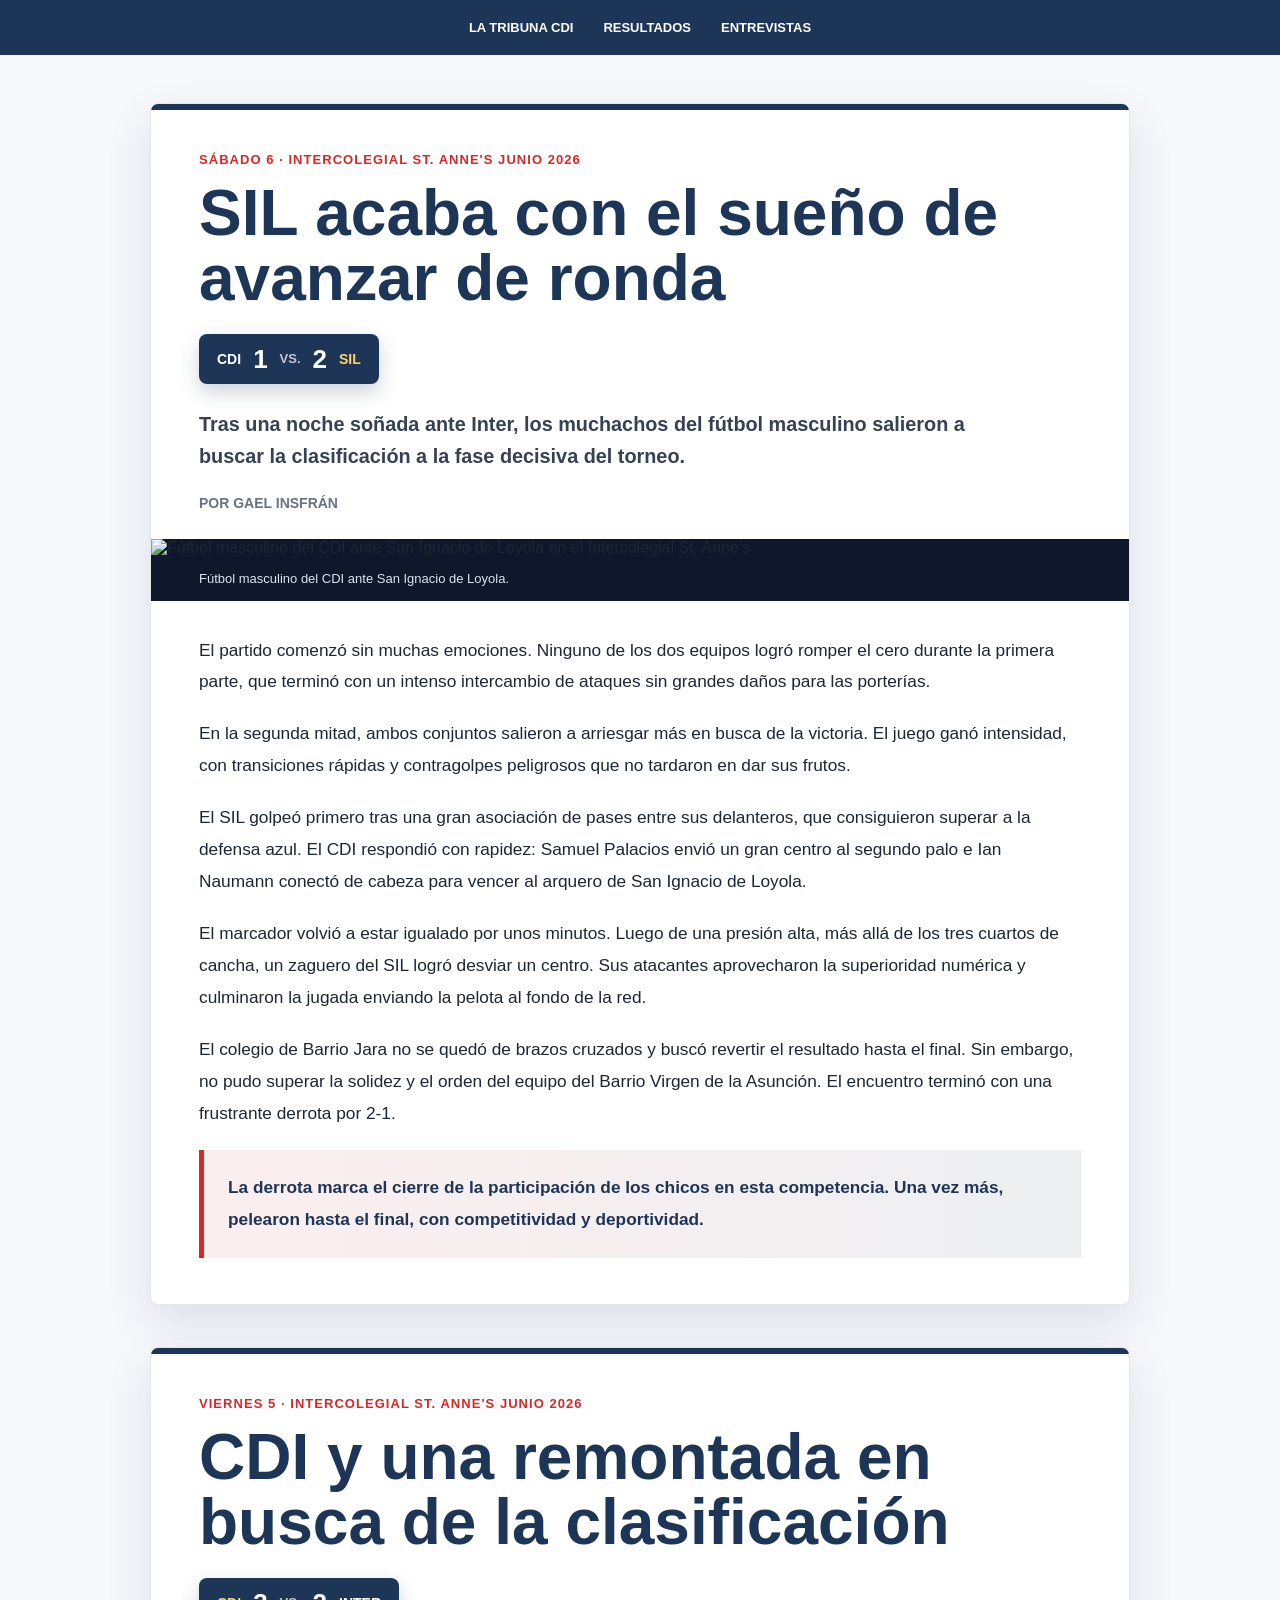
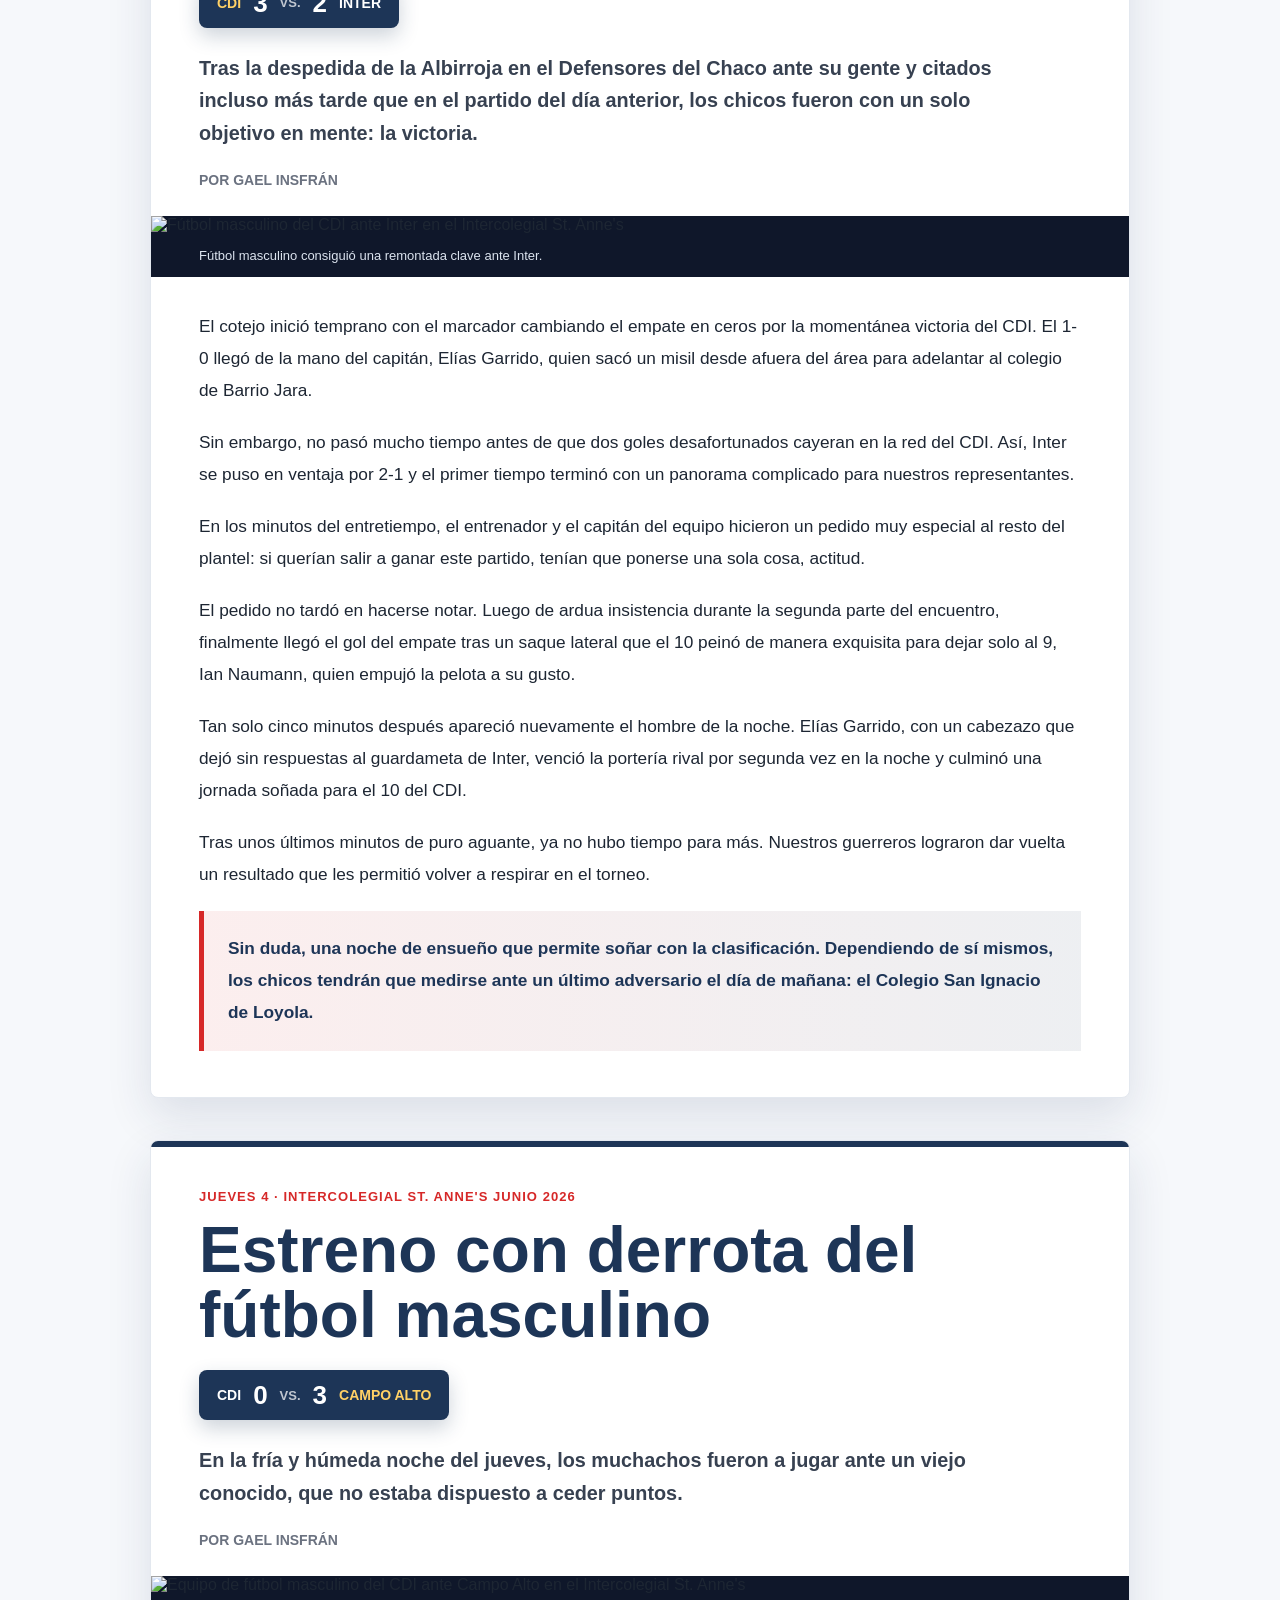
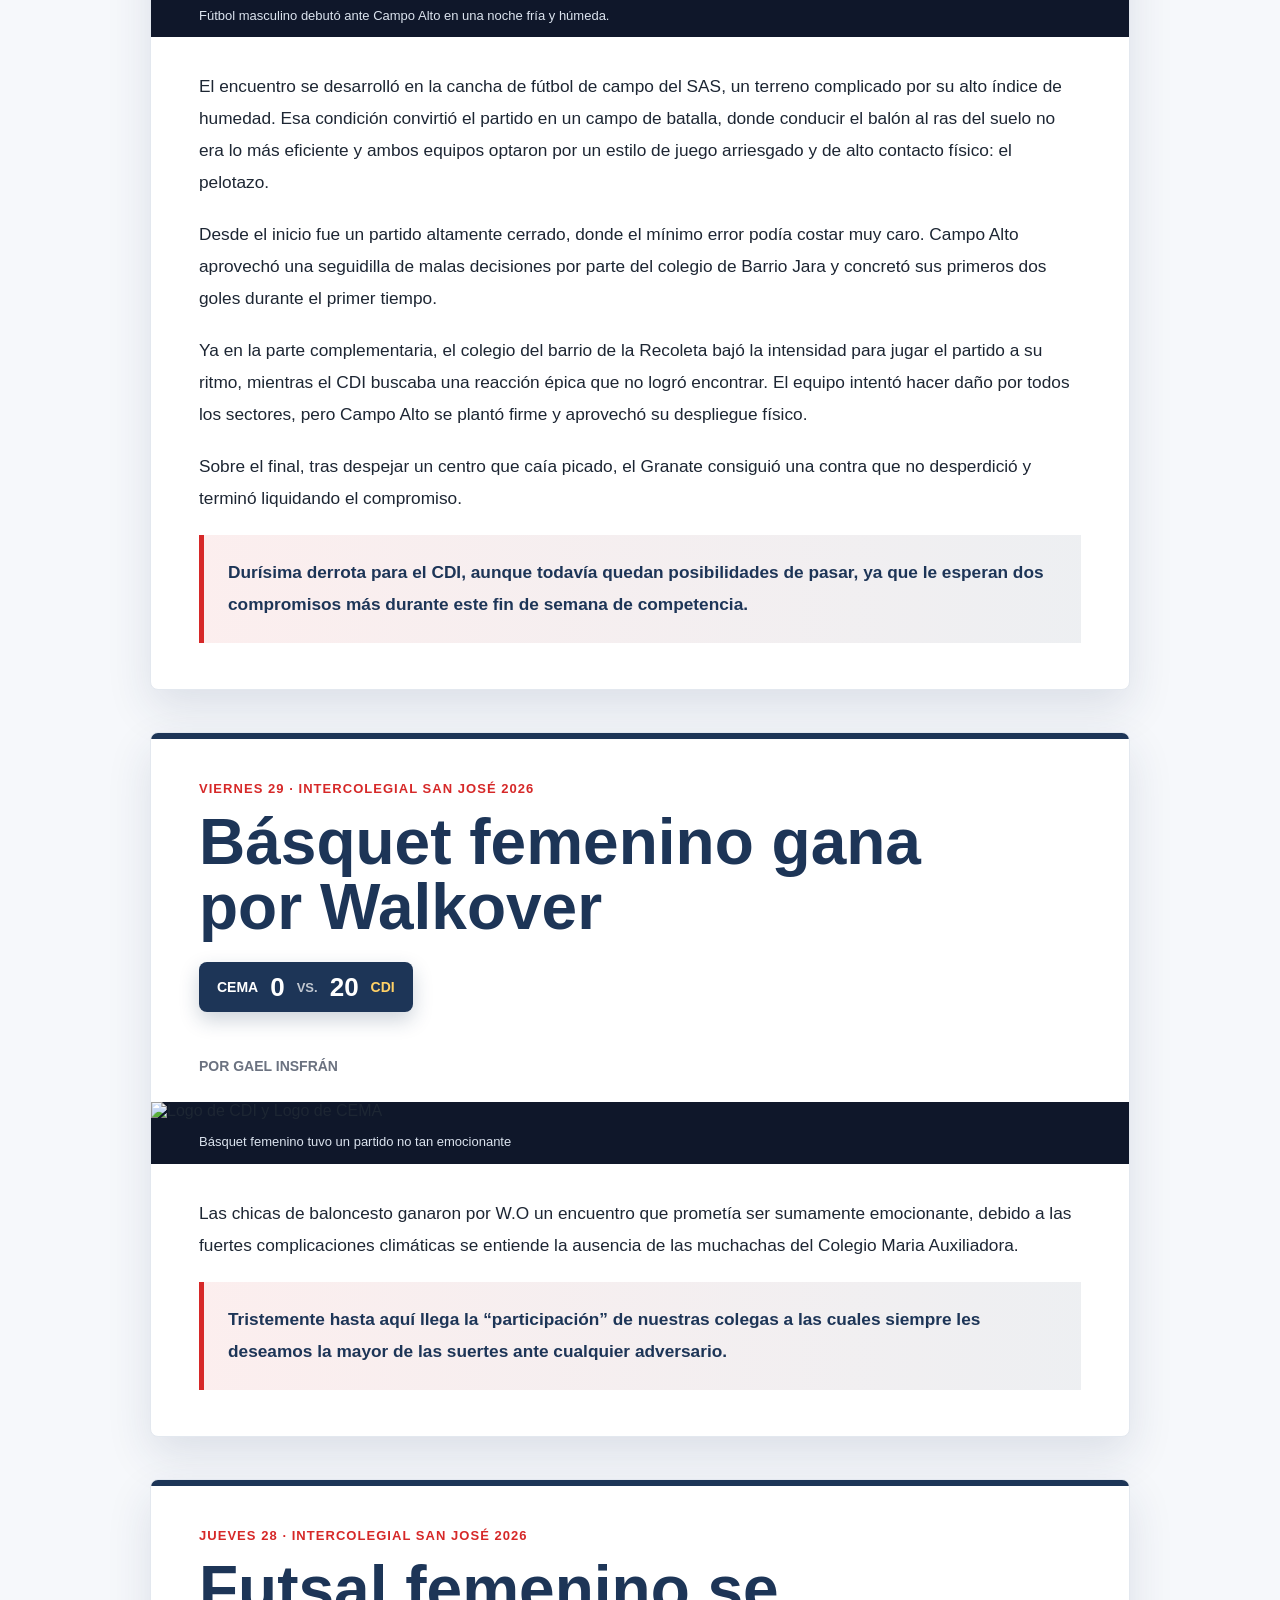
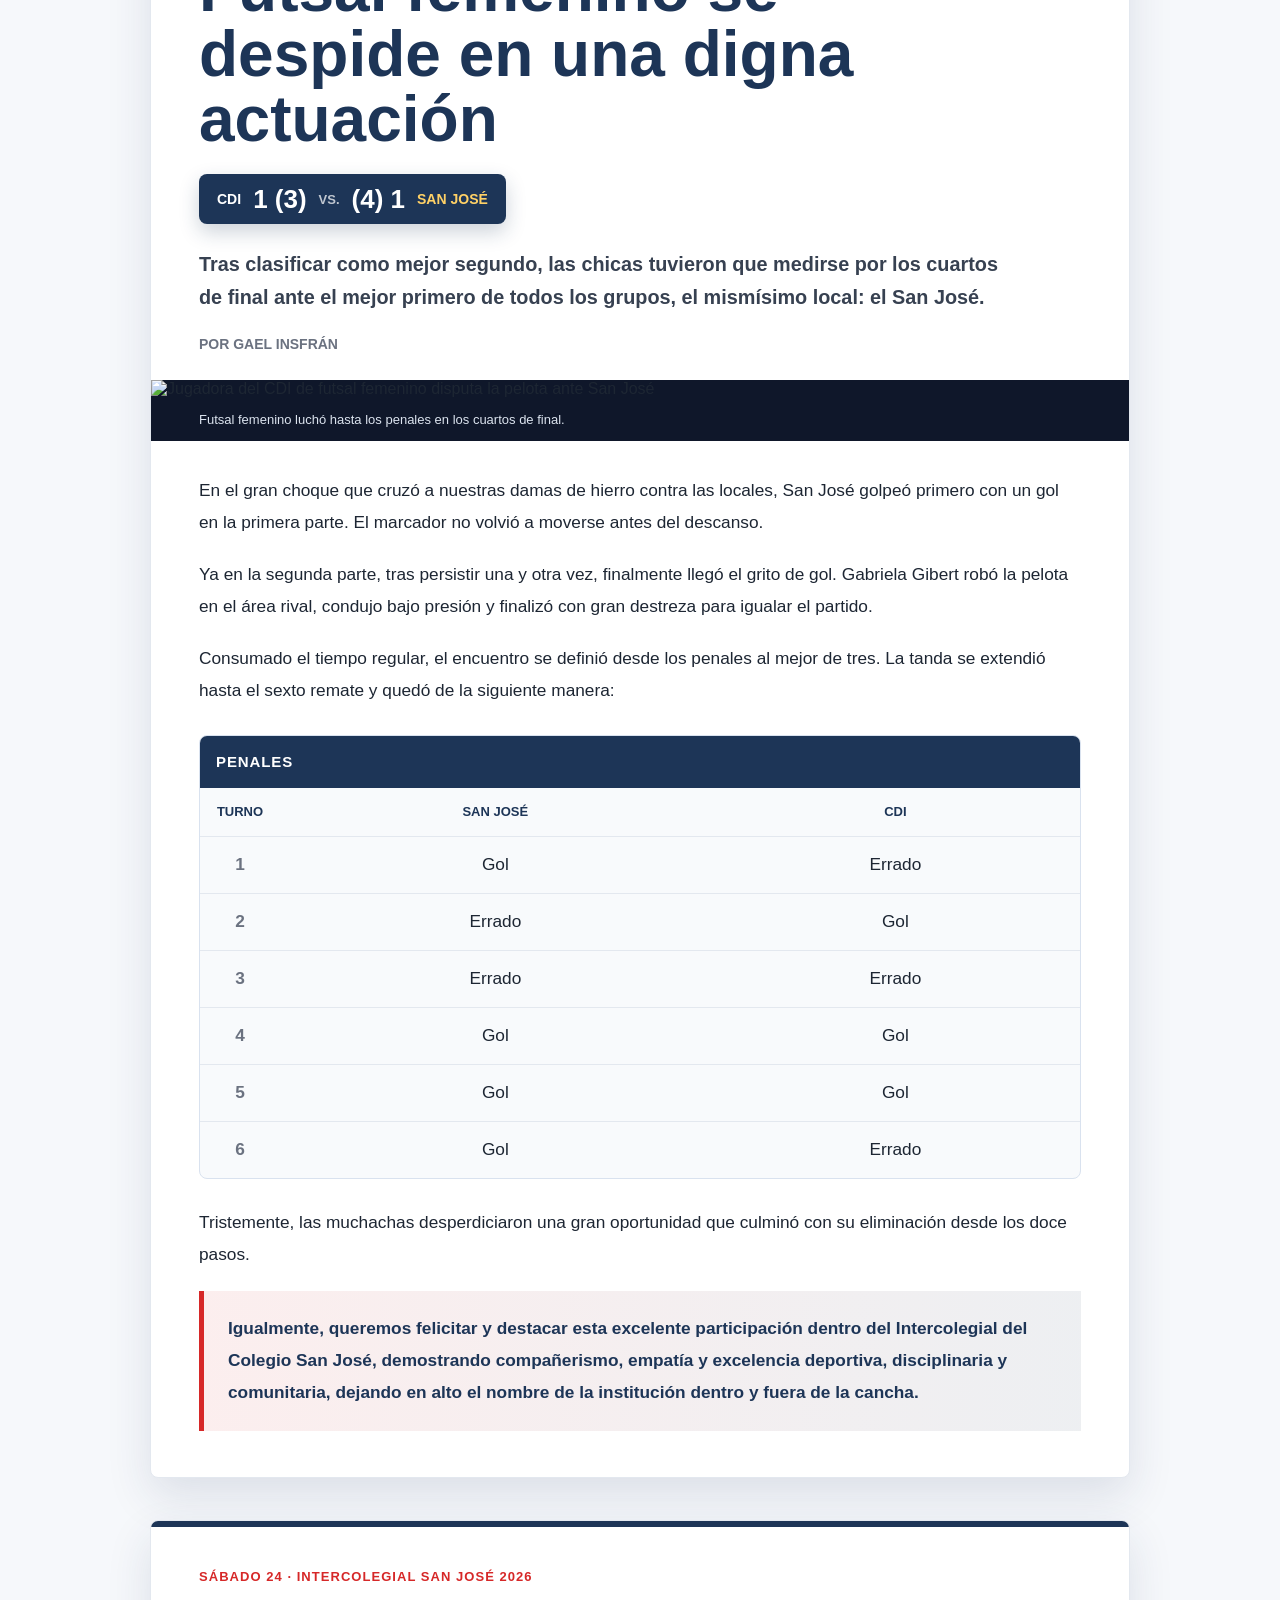
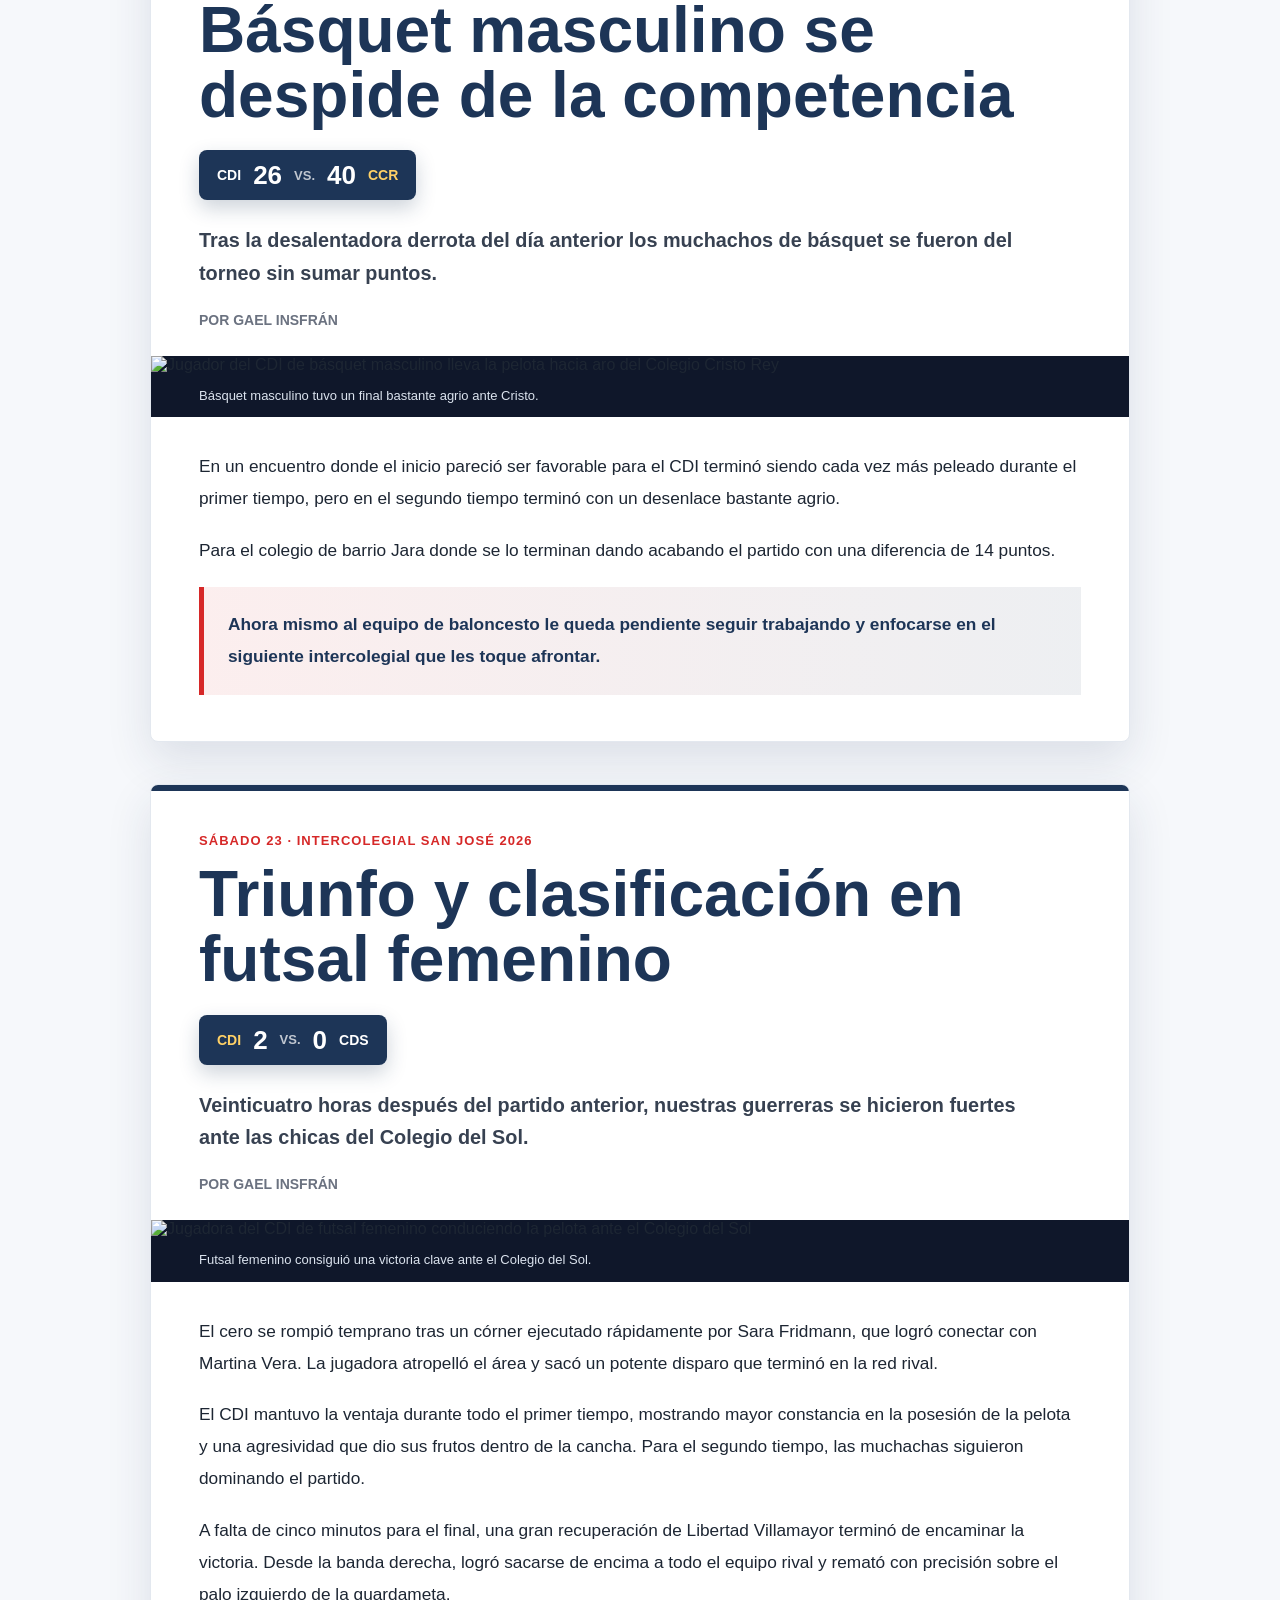
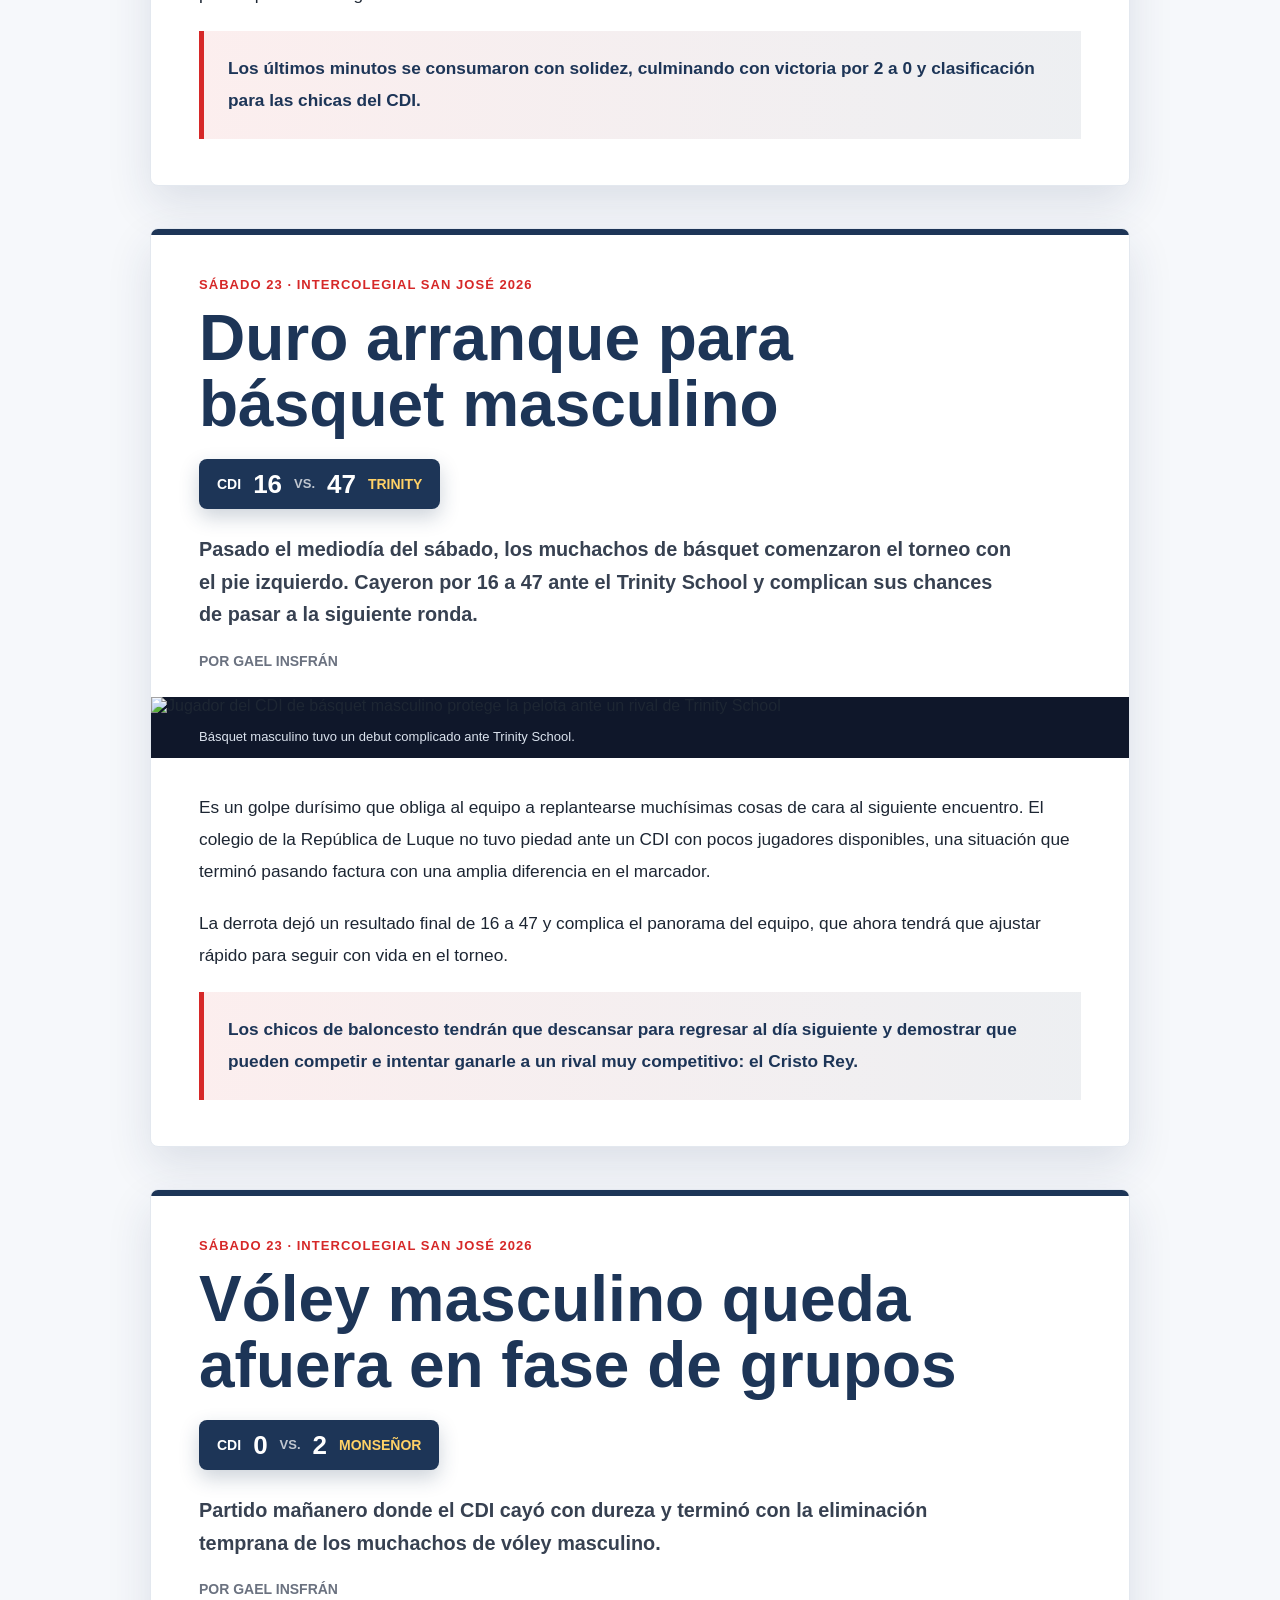
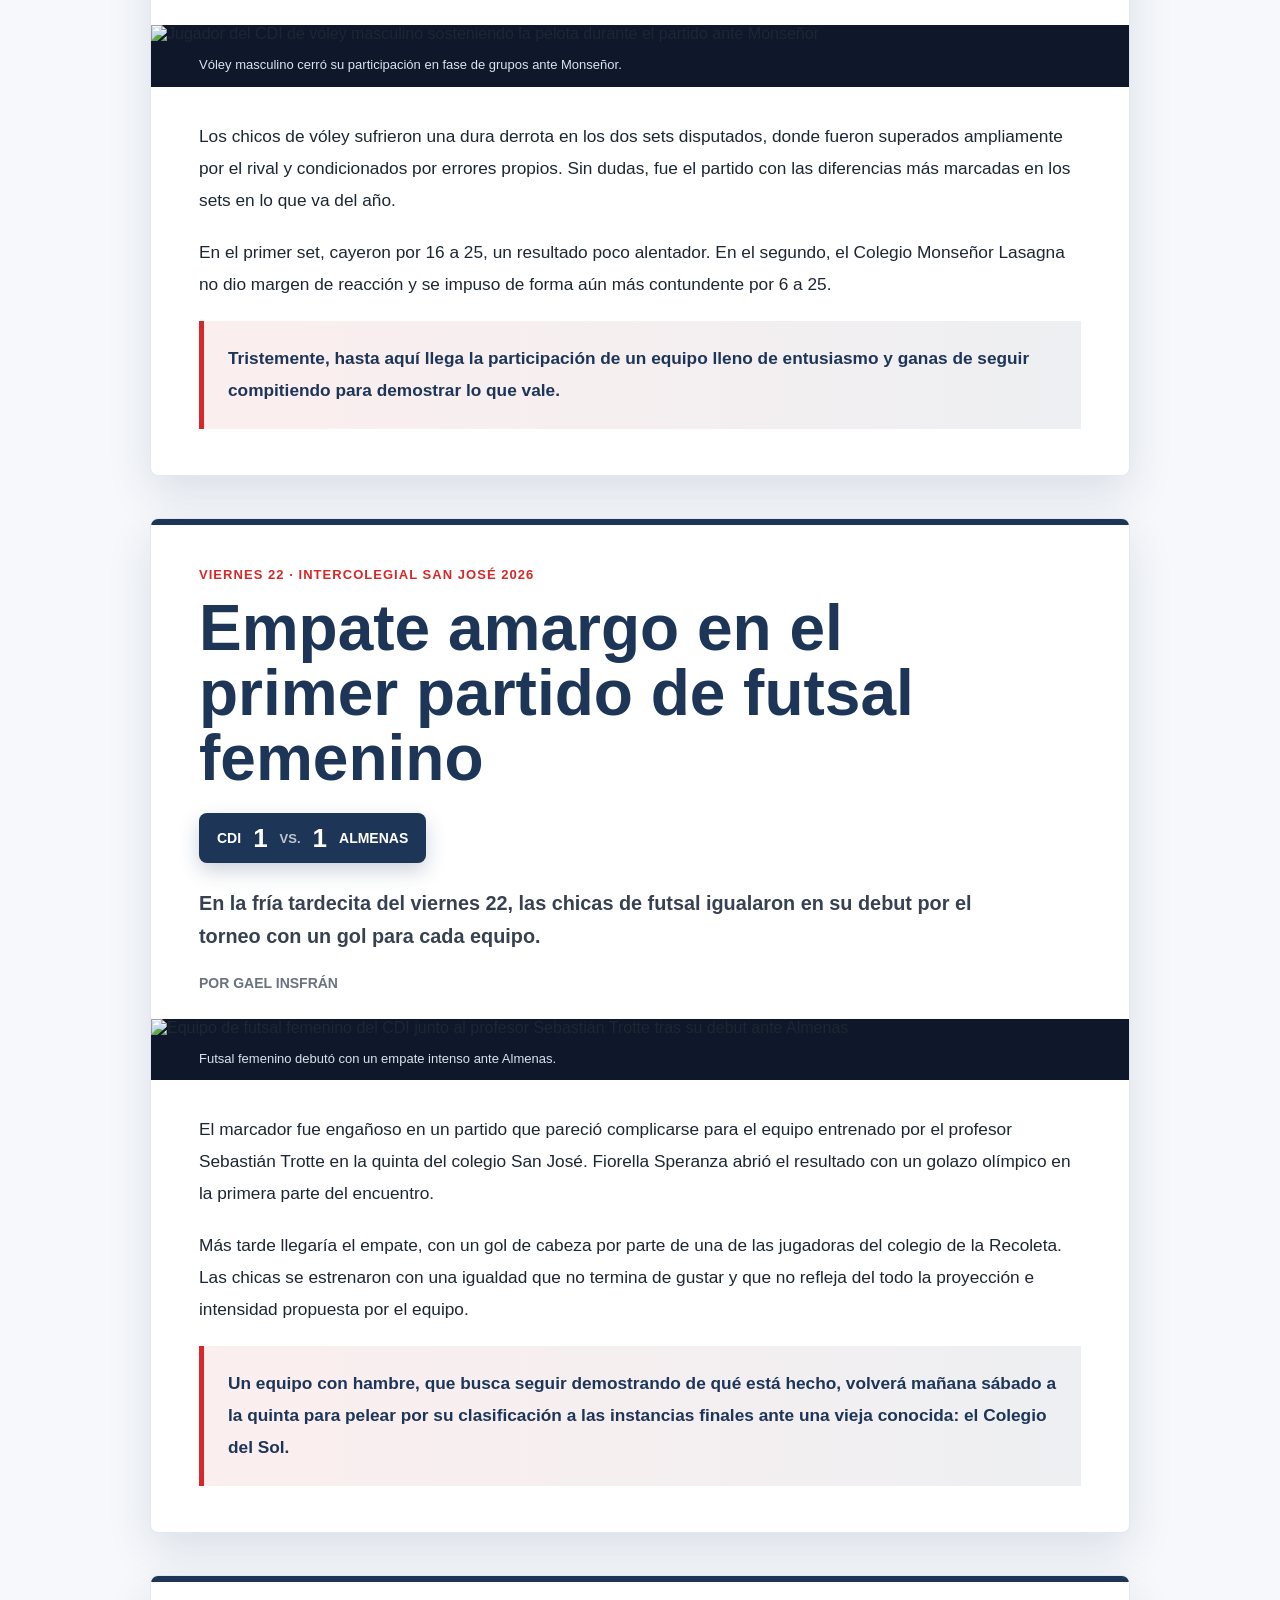
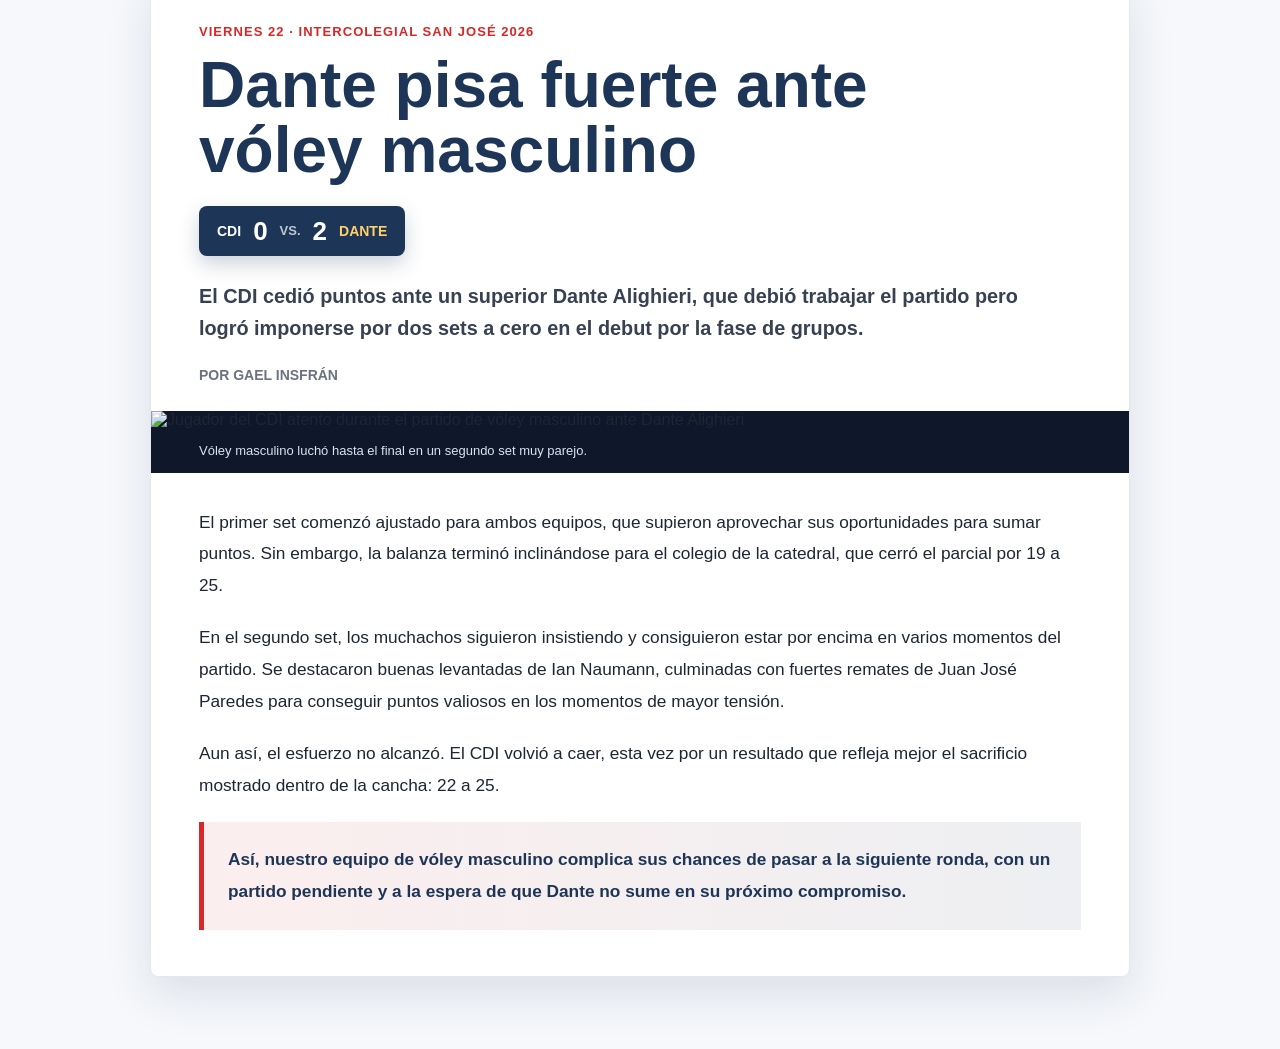
==== Articulos.html @ 4d3d3be0 "Update Articulos.html" ====
﻿<!DOCTYPE html>
<html lang="es">
<head>
    <meta charset="UTF-8">
    <meta name="viewport" content="width=device-width, initial-scale=1.0">
    <title>Articulos</title>
    <link rel="icon" href="imagenes/icon.png" type="image/png">
    <link rel="stylesheet" href="Style.css">
    <link rel="stylesheet" href="fonts.css">
</head>
<body>
    <nav class="menu">
        <button class="menu-toggle" onclick="toggleMenu()">☰</button>
        <div class="menu-links" id="menuLinks">
            <a href="index.html">La Tribuna CDI</a>
            <a href="Resultados.html">Resultados</a>
            <a href="Entrevistas.html">Entrevistas</a>
        </div>
    </nav>

    <main class="article-page">
        <article class="article-shell" data-date="2026-06-06" data-order="1">
            <header class="article-hero">
                <div class="article-kicker">Sábado 6 · Intercolegial St. Anne's Junio 2026</div>
                <h1>SIL acaba con el sueño de avanzar de ronda</h1>

                <div class="score-card" aria-label="Resultado del partido">
                    <span class="team-name">CDI</span>
                    <strong>1</strong>
                    <span class="score-divider">vs.</span>
                    <strong>2</strong>
                    <span class="team-name winner">SIL</span>
                </div>

                <p class="article-lead">
                    Tras una noche soñada ante Inter, los muchachos del fútbol masculino salieron a buscar la clasificación a la fase decisiva del torneo.
                </p>

                <p class="article-byline">Por Gael Insfrán</p>
            </header>

            <figure class="article-photo">
                <img src="imagenes/cdisil.png" alt="Fútbol masculino del CDI ante San Ignacio de Loyola en el Intercolegial St. Anne's">
                <figcaption>Fútbol masculino del CDI ante San Ignacio de Loyola.</figcaption>
            </figure>

            <section class="article-body">
                <p>
                    El partido comenzó sin muchas emociones. Ninguno de los dos equipos logró romper el cero durante la primera parte, que terminó con un intenso intercambio de ataques sin grandes daños para las porterías.
                </p>

                <p>
                    En la segunda mitad, ambos conjuntos salieron a arriesgar más en busca de la victoria. El juego ganó intensidad, con transiciones rápidas y contragolpes peligrosos que no tardaron en dar sus frutos.
                </p>

                <p>
                    El SIL golpeó primero tras una gran asociación de pases entre sus delanteros, que consiguieron superar a la defensa azul. El CDI respondió con rapidez: Samuel Palacios envió un gran centro al segundo palo e Ian Naumann conectó de cabeza para vencer al arquero de San Ignacio de Loyola.
                </p>

                <p>
                    El marcador volvió a estar igualado por unos minutos. Luego de una presión alta, más allá de los tres cuartos de cancha, un zaguero del SIL logró desviar un centro. Sus atacantes aprovecharon la superioridad numérica y culminaron la jugada enviando la pelota al fondo de la red.
                </p>

                <p>
                    El colegio de Barrio Jara no se quedó de brazos cruzados y buscó revertir el resultado hasta el final. Sin embargo, no pudo superar la solidez y el orden del equipo del Barrio Virgen de la Asunción. El encuentro terminó con una frustrante derrota por 2-1.
                </p>
            </section>

            <footer class="article-close">
                <p>
                    La derrota marca el cierre de la participación de los chicos en esta competencia. Una vez más, pelearon hasta el final, con competitividad y deportividad.
                </p>
            </footer>
        </article>
                        <article class="article-shell" data-date="2026-06-05" data-order="1">
            <header class="article-hero">
                <div class="article-kicker">Viernes 5 · Intercolegial St. Anne's Junio 2026</div>
                <h1>CDI y una remontada en busca de la clasificación</h1>

                <div class="score-card" aria-label="Resultado del partido">
                    <span class="team-name winner">CDI</span>
                    <strong>3</strong>
                    <span class="score-divider">vs.</span>
                    <strong>2</strong>
                    <span class="team-name">Inter</span>
                </div>

                <p class="article-lead">
                    Tras la despedida de la Albirroja en el Defensores del Chaco ante su gente y citados incluso más tarde que en el partido del día anterior, los chicos fueron con un solo objetivo en mente: la victoria.
                </p>

                <p class="article-byline">Por Gael Insfrán</p>
            </header>

            <figure class="article-photo">
                <img src="imagenes/cdiinter.png" alt="Fútbol masculino del CDI ante Inter en el Intercolegial St. Anne's">
                <figcaption>Fútbol masculino consiguió una remontada clave ante Inter.</figcaption>
            </figure>

            <section class="article-body">
                <p>
                    El cotejo inició temprano con el marcador cambiando el empate en ceros por la momentánea victoria del CDI. El 1-0 llegó de la mano del capitán, Elías Garrido, quien sacó un misil desde afuera del área para adelantar al colegio de Barrio Jara.
                </p>

                <p>
                    Sin embargo, no pasó mucho tiempo antes de que dos goles desafortunados cayeran en la red del CDI. Así, Inter se puso en ventaja por 2-1 y el primer tiempo terminó con un panorama complicado para nuestros representantes.
                </p>

                <p>
                    En los minutos del entretiempo, el entrenador y el capitán del equipo hicieron un pedido muy especial al resto del plantel: si querían salir a ganar este partido, tenían que ponerse una sola cosa, actitud.
                </p>

                <p>
                    El pedido no tardó en hacerse notar. Luego de ardua insistencia durante la segunda parte del encuentro, finalmente llegó el gol del empate tras un saque lateral que el 10 peinó de manera exquisita para dejar solo al 9, Ian Naumann, quien empujó la pelota a su gusto.
                </p>

                <p>
                    Tan solo cinco minutos después apareció nuevamente el hombre de la noche. Elías Garrido, con un cabezazo que dejó sin respuestas al guardameta de Inter, venció la portería rival por segunda vez en la noche y culminó una jornada soñada para el 10 del CDI.
                </p>

                <p>
                    Tras unos últimos minutos de puro aguante, ya no hubo tiempo para más. Nuestros guerreros lograron dar vuelta un resultado que les permitió volver a respirar en el torneo.
                </p>
            </section>

            <footer class="article-close">
                <p>
                    Sin duda, una noche de ensueño que permite soñar con la clasificación. Dependiendo de sí mismos, los chicos tendrán que medirse ante un último adversario el día de mañana: el Colegio San Ignacio de Loyola.
                </p>
            </footer>
        </article>
<article class="article-shell" data-date="2026-06-04" data-order="1">
            <header class="article-hero">
                <div class="article-kicker">Jueves 4 · Intercolegial St. Anne's Junio 2026</div>
                <h1>Estreno con derrota del fútbol masculino</h1>

                <div class="score-card" aria-label="Resultado del partido">
                    <span class="team-name">CDI</span>
                    <strong>0</strong>
                    <span class="score-divider">vs.</span>
                    <strong>3</strong>
                    <span class="team-name winner">Campo Alto</span>
                </div>

                <p class="article-lead">
                    En la fría y húmeda noche del jueves, los muchachos fueron a jugar ante un viejo conocido, que no estaba dispuesto a ceder puntos.
                </p>

                <p class="article-byline">Por Gael Insfrán</p>
            </header>

            <figure class="article-photo">
                <img src="imagenes/cdicampoalto.png" alt="Equipo de fútbol masculino del CDI ante Campo Alto en el Intercolegial St. Anne's">
                <figcaption>Fútbol masculino debutó ante Campo Alto en una noche fría y húmeda.</figcaption>
            </figure>

            <section class="article-body">
                <p>
                    El encuentro se desarrolló en la cancha de fútbol de campo del SAS, un terreno complicado por su alto índice de humedad. Esa condición convirtió el partido en un campo de batalla, donde conducir el balón al ras del suelo no era lo más eficiente y ambos equipos optaron por un estilo de juego arriesgado y de alto contacto físico: el pelotazo.
                </p>

                <p>
                    Desde el inicio fue un partido altamente cerrado, donde el mínimo error podía costar muy caro. Campo Alto aprovechó una seguidilla de malas decisiones por parte del colegio de Barrio Jara y concretó sus primeros dos goles durante el primer tiempo.
                </p>

                <p>
                    Ya en la parte complementaria, el colegio del barrio de la Recoleta bajó la intensidad para jugar el partido a su ritmo, mientras el CDI buscaba una reacción épica que no logró encontrar. El equipo intentó hacer daño por todos los sectores, pero Campo Alto se plantó firme y aprovechó su despliegue físico.
                </p>

                <p>
                    Sobre el final, tras despejar un centro que caía picado, el Granate consiguió una contra que no desperdició y terminó liquidando el compromiso.
                </p>
            </section>

            <footer class="article-close">
                <p>
                    Durísima derrota para el CDI, aunque todavía quedan posibilidades de pasar, ya que le esperan dos compromisos más durante este fin de semana de competencia.
                </p>
            </footer>
        </article>
<article class="article-shell" data-date="2026-05-29" data-order="1">
            <header class="article-hero">
                        <div class="article-kicker">Viernes 29 · Intercolegial San José 2026</div>
                        <h1>Básquet femenino gana por Walkover</h1>

                <div class="score-card" aria-label="Resultado del partido">
                    <span class="team-name">CEMA</span>
                    <strong>0</strong>
                    <span class="score-divider">vs.</span>
                    <strong>20</strong>
                    <span class="team-name winner">CDI</span>
                </div>

                <p class="article-byline">Por Gael Insfrán</p>
            </header>

            <figure class="article-photo">
                <img src="imagenes/basket-femenino-cema.png" alt="Logo de CDI y Logo de CEMA">
                <figcaption>Básquet femenino tuvo un partido no tan emocionante</figcaption>
            </figure>

            <section class="article-body">
                <p>
                    Las chicas de baloncesto ganaron por W.O un encuentro que prometía ser sumamente emocionante, debido a las fuertes complicaciones climáticas se entiende la ausencia de las muchachas del Colegio Maria Auxiliadora.
                </p>
            </section>

            <footer class="article-close">
                <p>
                    Tristemente hasta aquí llega la “participación” de nuestras colegas a las cuales siempre les deseamos la mayor de las suertes ante cualquier adversario.
                </p>
            </footer>
        </article>

        <article class="article-shell" data-date="2026-05-28" data-order="1">
            <header class="article-hero">
                <div class="article-kicker">Jueves 28 · Intercolegial San José 2026</div>
                <h1>Futsal femenino se despide en una digna actuación</h1>

                <div class="score-card" aria-label="Resultado del partido">
                    <span class="team-name">CDI</span>
                    <strong>1 (3)</strong>
                    <span class="score-divider">vs.</span>
                    <strong>(4) 1</strong>
                    <span class="team-name winner">San José</span>
                </div>

                <p class="article-lead">
                    Tras clasificar como mejor segundo, las chicas tuvieron que medirse por los cuartos de final ante el mejor primero de todos los grupos, el mismísimo local: el San José.
                </p>

                <p class="article-byline">Por Gael Insfrán</p>
            </header>

            <figure class="article-photo">
                <img src="imagenes/futsal-femenino-san-jose.png" alt="Jugadora del CDI de futsal femenino disputa la pelota ante San José">
                <figcaption>Futsal femenino luchó hasta los penales en los cuartos de final.</figcaption>
            </figure>

            <section class="article-body">
                <p>
                    En el gran choque que cruzó a nuestras damas de hierro contra las locales, San José golpeó primero con un gol en la primera parte. El marcador no volvió a moverse antes del descanso.
                </p>

                <p>
                    Ya en la segunda parte, tras persistir una y otra vez, finalmente llegó el grito de gol. Gabriela Gibert robó la pelota en el área rival, condujo bajo presión y finalizó con gran destreza para igualar el partido.
                </p>

                <p>
                    Consumado el tiempo regular, el encuentro se definió desde los penales al mejor de tres. La tanda se extendió hasta el sexto remate y quedó de la siguiente manera:
                </p>

                <div class="penalty-box" aria-label="Definición por penales entre San José y CDI">
                    <h2>Penales</h2>
                    <table>
                        <thead>
                            <tr>
                                <th>Turno</th>
                                <th>San José</th>
                                <th>CDI</th>
                            </tr>
                        </thead>
                        <tbody>
                            <tr><td>1</td><td>Gol</td><td>Errado</td></tr>
                            <tr><td>2</td><td>Errado</td><td>Gol</td></tr>
                            <tr><td>3</td><td>Errado</td><td>Errado</td></tr>
                            <tr><td>4</td><td>Gol</td><td>Gol</td></tr>
                            <tr><td>5</td><td>Gol</td><td>Gol</td></tr>
                            <tr><td>6</td><td>Gol</td><td>Errado</td></tr>
                        </tbody>
                    </table>
                </div>

                <p>
                    Tristemente, las muchachas desperdiciaron una gran oportunidad que culminó con su eliminación desde los doce pasos.
                </p>
            </section>

            <footer class="article-close">
                <p>
                    Igualmente, queremos felicitar y destacar esta excelente participación dentro del Intercolegial del Colegio San José, demostrando compañerismo, empatía y excelencia deportiva, disciplinaria y comunitaria, dejando en alto el nombre de la institución dentro y fuera de la cancha.
                </p>
            </footer>
        </article>

        <article class="article-shell" data-date="2026-05-24" data-order="1">
            <header class="article-hero">
                <div class="article-kicker">Sábado 24 · Intercolegial San José 2026</div>
                <h1>Básquet masculino se despide de la competencia</h1>

                <div class="score-card" aria-label="Resultado del partido">
                    <span class="team-name">CDI</span>
                    <strong>26</strong>
                    <span class="score-divider">vs.</span>
                    <strong>40</strong>
                    <span class="team-name winner">CCR</span>
                </div>

                <p class="article-lead">
                    Tras la desalentadora derrota del día anterior los muchachos de básquet se fueron del torneo sin sumar puntos.
                </p>

                <p class="article-byline">Por Gael Insfrán</p>
            </header>

            <figure class="article-photo">
                <img src="imagenes/basket-masculino-cristo-rey.jpeg" alt="Jugador del CDI de básquet masculino lleva la pelota hacia aro del Colegio Cristo Rey">
                <figcaption>Básquet masculino tuvo un final bastante agrio ante Cristo.</figcaption>
            </figure>

            <section class="article-body">
                <p>
                    En un encuentro donde el inicio pareció ser favorable para el CDI terminó siendo cada vez más peleado durante el primer tiempo, pero en el segundo tiempo terminó con un desenlace bastante agrio.
                </p>

                <p>
                    Para el colegio de barrio Jara donde se lo terminan dando acabando el partido con una diferencia de 14 puntos.
                </p>
            </section>

            <footer class="article-close">
                <p>
                    Ahora mismo al equipo de baloncesto le queda pendiente seguir trabajando y enfocarse en el siguiente intercolegial que les toque afrontar.
                </p>
            </footer>
        </article>

        <article class="article-shell" data-date="2026-05-23" data-order="3">
            <header class="article-hero">
                <div class="article-kicker">Sábado 23 · Intercolegial San José 2026</div>
                <h1>Triunfo y clasificación en futsal femenino</h1>

                <div class="score-card" aria-label="Resultado del partido">
                    <span class="team-name winner">CDI</span>
                    <strong>2</strong>
                    <span class="score-divider">vs.</span>
                    <strong>0</strong>
                    <span class="team-name">CDS</span>
                </div>

                <p class="article-lead">
                    Veinticuatro horas después del partido anterior, nuestras guerreras se hicieron fuertes ante las chicas del Colegio del Sol.
                </p>

                <p class="article-byline">Por Gael Insfrán</p>
            </header>

            <figure class="article-photo">
                <img src="imagenes/futsal-femenino-cds.png" alt="Jugadora del CDI de futsal femenino conduciendo la pelota ante el Colegio del Sol">
                <figcaption>Futsal femenino consiguió una victoria clave ante el Colegio del Sol.</figcaption>
            </figure>

            <section class="article-body">
                <p>
                    El cero se rompió temprano tras un córner ejecutado rápidamente por Sara Fridmann, que logró conectar con Martina Vera. La jugadora atropelló el área y sacó un potente disparo que terminó en la red rival.
                </p>

                <p>
                    El CDI mantuvo la ventaja durante todo el primer tiempo, mostrando mayor constancia en la posesión de la pelota y una agresividad que dio sus frutos dentro de la cancha. Para el segundo tiempo, las muchachas siguieron dominando el partido.
                </p>

                <p>
                    A falta de cinco minutos para el final, una gran recuperación de Libertad Villamayor terminó de encaminar la victoria. Desde la banda derecha, logró sacarse de encima a todo el equipo rival y remató con precisión sobre el palo izquierdo de la guardameta.
                </p>
            </section>

            <footer class="article-close">
                <p>
                    Los últimos minutos se consumaron con solidez, culminando con victoria por 2 a 0 y clasificación para las chicas del CDI.
                </p>
            </footer>
        </article>
        <article class="article-shell" data-date="2026-05-23" data-order="2">
            <header class="article-hero">
                <div class="article-kicker">Sábado 23 · Intercolegial San José 2026</div>
                <h1>Duro arranque para básquet masculino</h1>

                <div class="score-card" aria-label="Resultado del partido">
                    <span class="team-name">CDI</span>
                    <strong>16</strong>
                    <span class="score-divider">vs.</span>
                    <strong>47</strong>
                    <span class="team-name winner">Trinity</span>
                </div>

                <p class="article-lead">
                    Pasado el mediodía del sábado, los muchachos de básquet comenzaron el torneo con el pie izquierdo. Cayeron por 16 a 47 ante el Trinity School y complican sus chances de pasar a la siguiente ronda.
                </p>

                <p class="article-byline">Por Gael Insfrán</p>
            </header>

            <figure class="article-photo">
                <img src="imagenes/basquet-masculino-trinity.png" alt="Jugador del CDI de básquet masculino protege la pelota ante un rival de Trinity School">
                <figcaption>Básquet masculino tuvo un debut complicado ante Trinity School.</figcaption>
            </figure>

            <section class="article-body">
                <p>
                    Es un golpe durísimo que obliga al equipo a replantearse muchísimas cosas de cara al siguiente encuentro. El colegio de la República de Luque no tuvo piedad ante un CDI con pocos jugadores disponibles, una situación que terminó pasando factura con una amplia diferencia en el marcador.
                </p>

                <p>
                    La derrota dejó un resultado final de 16 a 47 y complica el panorama del equipo, que ahora tendrá que ajustar rápido para seguir con vida en el torneo.
                </p>
            </section>

            <footer class="article-close">
                <p>
                    Los chicos de baloncesto tendrán que descansar para regresar al día siguiente y demostrar que pueden competir e intentar ganarle a un rival muy competitivo: el Cristo Rey.
                </p>
            </footer>
        </article>
        <article class="article-shell" data-date="2026-05-23" data-order="1">
            <header class="article-hero">
                <div class="article-kicker">Sábado 23 · Intercolegial San José 2026</div>
                <h1>Vóley masculino queda afuera en fase de grupos</h1>

                <div class="score-card" aria-label="Resultado del partido">
                    <span class="team-name">CDI</span>
                    <strong>0</strong>
                    <span class="score-divider">vs.</span>
                    <strong>2</strong>
                    <span class="team-name winner">Monseñor</span>
                </div>

                <p class="article-lead">
                    Partido mañanero donde el CDI cayó con dureza y terminó con la eliminación temprana de los muchachos de vóley masculino.
                </p>

                <p class="article-byline">Por Gael Insfrán</p>
            </header>

            <figure class="article-photo">
                <img src="imagenes/voley-masculino-monsenor.png" alt="Jugador del CDI de vóley masculino sosteniendo la pelota durante el partido ante Monseñor">
                <figcaption>Vóley masculino cerró su participación en fase de grupos ante Monseñor.</figcaption>
            </figure>

            <section class="article-body">
                <p>
                    Los chicos de vóley sufrieron una dura derrota en los dos sets disputados, donde fueron superados ampliamente por el rival y condicionados por errores propios. Sin dudas, fue el partido con las diferencias más marcadas en los sets en lo que va del año.
                </p>

                <p>
                    En el primer set, cayeron por 16 a 25, un resultado poco alentador. En el segundo, el Colegio Monseñor Lasagna no dio margen de reacción y se impuso de forma aún más contundente por 6 a 25.
                </p>
            </section>

            <footer class="article-close">
                <p>
                    Tristemente, hasta aquí llega la participación de un equipo lleno de entusiasmo y ganas de seguir compitiendo para demostrar lo que vale.
                </p>
            </footer>
        </article>
        <article class="article-shell" data-date="2026-05-22" data-order="2">
            <header class="article-hero">
                <div class="article-kicker">Viernes 22 · Intercolegial San José 2026</div>
                <h1>Empate amargo en el primer partido de futsal femenino</h1>

                <div class="score-card" aria-label="Resultado del partido">
                    <span class="team-name">CDI</span>
                    <strong>1</strong>
                    <span class="score-divider">vs.</span>
                    <strong>1</strong>
                    <span class="team-name">Almenas</span>
                </div>

                <p class="article-lead">
                    En la fría tardecita del viernes 22, las chicas de futsal igualaron en su debut por el torneo con un gol para cada equipo.
                </p>

                <p class="article-byline">Por Gael Insfrán</p>
            </header>

            <figure class="article-photo">
                <img src="imagenes/futsal-femenino-almenas.png" alt="Equipo de futsal femenino del CDI junto al profesor Sebastián Trotte tras su debut ante Almenas">
                <figcaption>Futsal femenino debutó con un empate intenso ante Almenas.</figcaption>
            </figure>

            <section class="article-body">
                <p>
                    El marcador fue engañoso en un partido que pareció complicarse para el equipo entrenado por el profesor Sebastián Trotte en la quinta del colegio San José. Fiorella Speranza abrió el resultado con un golazo olímpico en la primera parte del encuentro.
                </p>

                <p>
                    Más tarde llegaría el empate, con un gol de cabeza por parte de una de las jugadoras del colegio de la Recoleta. Las chicas se estrenaron con una igualdad que no termina de gustar y que no refleja del todo la proyección e intensidad propuesta por el equipo.
                </p>
            </section>

            <footer class="article-close">
                <p>
                    Un equipo con hambre, que busca seguir demostrando de qué está hecho, volverá mañana sábado a la quinta para pelear por su clasificación a las instancias finales ante una vieja conocida: el Colegio del Sol.
                </p>
            </footer>
        </article>
        <article class="article-shell" data-date="2026-05-22" data-order="1">
            <header class="article-hero">
                <div class="article-kicker">Viernes 22 · Intercolegial San José 2026</div>
                <h1>Dante pisa fuerte ante vóley masculino</h1>

                <div class="score-card" aria-label="Resultado del partido">
                    <span class="team-name">CDI</span>
                    <strong>0</strong>
                    <span class="score-divider">vs.</span>
                    <strong>2</strong>
                    <span class="team-name winner">Dante</span>
                </div>

                <p class="article-lead">
                    El CDI cedió puntos ante un superior Dante Alighieri, que debió trabajar el partido pero logró imponerse por dos sets a cero en el debut por la fase de grupos.
                </p>

                <p class="article-byline">Por Gael Insfrán</p>
            </header>

            <figure class="article-photo">
                <img src="imagenes/voley-dante-cdi.png" alt="Jugador del CDI atento durante el partido de vóley masculino ante Dante Alighieri">
                <figcaption>Vóley masculino luchó hasta el final en un segundo set muy parejo.</figcaption>
            </figure>

            <section class="article-body">
                <p>
                    El primer set comenzó ajustado para ambos equipos, que supieron aprovechar sus oportunidades para sumar puntos. Sin embargo, la balanza terminó inclinándose para el colegio de la catedral, que cerró el parcial por 19 a 25.
                </p>

                <p>
                    En el segundo set, los muchachos siguieron insistiendo y consiguieron estar por encima en varios momentos del partido. Se destacaron buenas levantadas de Ian Naumann, culminadas con fuertes remates de Juan José Paredes para conseguir puntos valiosos en los momentos de mayor tensión.
                </p>

                <p>
                    Aun así, el esfuerzo no alcanzó. El CDI volvió a caer, esta vez por un resultado que refleja mejor el sacrificio mostrado dentro de la cancha: 22 a 25.
                </p>
            </section>

            <footer class="article-close">
                <p>
                    Así, nuestro equipo de vóley masculino complica sus chances de pasar a la siguiente ronda, con un partido pendiente y a la espera de que Dante no sume en su próximo compromiso.
                </p>
            </footer>
        </article>
    </main>

    <script>
        function toggleMenu() {
            const links = document.getElementById("menuLinks");
            links.classList.toggle("active");
        }
        const articlePage = document.querySelector(".article-page");
        if (articlePage) {
            const articles = Array.from(articlePage.querySelectorAll(".article-shell[data-date]"));
            articles
                .sort((a, b) => {
                    const dateDifference = new Date(b.dataset.date) - new Date(a.dataset.date);
                    if (dateDifference !== 0) return dateDifference;
                    return Number(b.dataset.order || 0) - Number(a.dataset.order || 0);
                })
                .forEach(article => articlePage.appendChild(article));
        }
    </script>
</body>
</html>
---- Style.css ----
/* RESET */
* {
    margin: 0;
    padding: 0;
    box-sizing: border-box;
}

body {
    font-family: 'Quicksand', sans-serif;
    background-color: #ffffff; /* Fondo de la pÃ¡gina totalmente blanco */
}

/* --- BARRA DE NAVEGACIÃ“N --- */
.menu {
    background-color: #1D3557; /* Azul oscuro de base */
    padding: 20px;
    display: flex;
    justify-content: center;
    position: sticky;
    top: 0;
    z-index: 1000;
}

.menu-links {
    display: flex;
    gap: 30px;
}

/* 1. Cuando nadie toca nada: Todos en Blanco */
.menu-links a {
    color: white; 
    text-decoration: none;
    font-weight: bold;
    text-transform: uppercase;
    font-size: 13px;
    transition: 0.3s;
}

/* 2. Cuando el cursor entra a la BARRA: Todos se vuelven Grises */
.menu:hover .menu-links a {
    color: #b0b0b0; /* Gris */
}

/* 3. Cuando el cursor estÃ¡ SOBRE UNO especÃ­fico: Ese se vuelve Blanco */
.menu-links a:hover {
    color: white !important; 
    transform: scale(1.05);
}

/* --- SECCIÃ“N DEL LOGO (SIN CUADRADO) --- */
.hero-simple {
    min-height: 80vh;
    display: flex;
    justify-content: center;
    align-items: center;
    text-align: center;
    background-color: #ffffff; /* Sin fondo rojo */
}

.content-fly {
    max-width: 900px;
    padding: 20px;
}

.logo-principal {
    width: 150px;
    margin-bottom: 20px;
    /* Si el logo tiene fondo blanco, aquÃ­ se verÃ¡ transparente sobre el fondo */
}

.titulo-principal {
    color: #1D3557; /* Usamos el azul para que resalte sobre el blanco */
    font-size: 3.5rem;
    margin-bottom: 20px;
    letter-spacing: 2px;
}

.descripcion-simple {
    color: #555;
    font-size: 1.2rem;
    line-height: 1.6;
    max-width: 700px;
    margin: 0 auto;
}

/* RESPONSIVO MÃ“VIL */
.menu-toggle {
    display: none;
    background: none;
    border: none;
    color: white;
    font-size: 30px;
    cursor: pointer;
}

@media (max-width: 768px) {
    .menu-toggle { display: block; }
    .menu-links {
        display: none;
        flex-direction: column;
        position: absolute;
        top: 100%;
        background: #1D3557;
        width: 100%;
        padding: 20px;
        left: 0;
    }
    .menu-links.active { display: flex; }
    .titulo-principal { font-size: 2rem; }
}
/* Estilos para el logo gigante y transparente */
.hero-simple {
    background-color: #ffffff; /* Fondo blanco */
    min-height: 80vh;
    display: flex;
    justify-content: center;
    align-items: center;
    padding: 40px 20px;
}
.logo-container {
    width: 100%;
    display: flex;
    justify-content: center;
    margin-bottom: 50px; /* Espacio con el texto */
}
.logo-max {
    /* AQUÃ CONTROLAS EL TAMAÃ‘O */
    width: 350px;           /* Mucho mÃ¡s grande, ajusta a tu gusto */
    height: auto;           /* Mantiene la proporciÃ³n */
    
    /* Aseguramos que no haya fondos raros */
    background-color: transparent !important; 
    border: none !important;
    box-shadow: none !important;

    /* Opcional: una sombra muy suave para dar calidad */
    filter: drop-shadow(0 4px 6px rgba(0,0,0,0.1));
}
.descripcion-simple {
    /* Ajustamos el texto para que no se pegue al logo gigante */
    margin-top: 0;
    font-size: 1.3rem; /* Un pelÃ­n mÃ¡s grande para equilibrar */
}

:root {
    --espn-gray-bg: #f4f5f7;
    --espn-border: #e2e4e7;
    --espn-text-black: #2b2c2d;
    --espn-text-gray: #6c6d6f;
}

.navbar-principal {
    padding: 15px;
    margin-bottom: 40px;
}

.torneo-wrapper {
    max-width: 900px; /* TamaÃ±o estÃ¡ndar de columna de ESPN */
    margin: 0 auto;
}

.header-evento {
    font-size: 18px;
    font-weight: 700;
    color: var(--espn-text-black);
    margin-bottom: 6px;
    padding-left: 5px;
}

.deporte-card {
    background: #fff;
    border: 1px solid var(--espn-border);
    border-radius: 8px;
    overflow: hidden;
    box-shadow: 0 1px 3px rgba(0,0,0,0.05);
}

.deporte-nombre {
    font-size: 13px;
    font-weight: 800;
    text-transform: uppercase;
    padding: 12px 16px;
    margin: 0;
    border-bottom: 1px solid var(--espn-border);
    color: var(--espn-text-black);
}

.partido-fila {
    display: flex;
    grid-template-columns: 1.5fr 1.5fr 1fr;
    justify-content: space-between;
    align-items: center;
    padding: 16px;
    border-bottom: 1px solid var(--espn-border);
}

.info-marcador {
    flex-grow: 1;
    max-width: 423px; /* Controla el ancho de los nombres */
}

.estado {
    display: block;
    font-size: 11px;
    font-weight: 700;
    color: var(--espn-text-gray);
    margin-bottom: 8px;
}

.equipo-renglon {
    display: flex;
    justify-content: space-between;
    align-items: center;
    margin: 4px 0;
}

.club {
    display: flex;
    align-items: center;
}

.escudo {
    width: 20px;
    height: 20px;
    margin-right: 12px;
    object-fit: contain;
}

.nombre-equipo {
    font-size: 15px;
    color: var(--espn-text-gray);
}

.puntaje {
    font-size: 16px;
    font-weight: 700;
    color: var(--espn-text-gray);
}

/* El ganador resalta en negro */
.ganador .nombre-equipo, 
.ganador .puntaje {
    color: #000;
    font-weight: 800;
}
.estado {
    display: block;
    font-size: 11px;
    font-weight: 700;
    color: var(--espn-text-gray);
    margin-bottom: 8px; /* Espacio entre la fecha y los equipos */
    text-transform: uppercase; /* Opcional: para que salga en mayÃºsculas */
}

.feed-container {
    margin-left: auto;
    margin-right: auto;
    margin-top: 80px; 
    margin-bottom: 50px;
    width: 90%;
    max-width: 400px; 
    display: flex;
    flex-direction: column;
    gap: 30px;
}

.card {
    background: #ffffff;
    border-radius: 12px;
    overflow: hidden;
    box-shadow: 0 4px 12px rgba(0,0,0,0.1);
    width: 100%;
    border: 1px solid #e0e0e0;
}

.card-content {
    padding: 16px; 
}

.video-title {
    font-size: 18px;
    font-weight: 700;
    margin: 0 0 8px 0;
    color: #1c1e21;
}

.video-description {
    font-size: 14px;
    color: #65676b;
}

.entrevistas-page {
    min-height: calc(100vh - 58px);
    background: linear-gradient(180deg, #eef3f9 0%, #f8fafc 260px, #f8fafc 100%);
    color: #253247;
    padding: 42px 34px 72px;
}

.episodios {
    max-width: 1020px;
    margin: 0 auto;
    display: flex;
    flex-direction: column;
    gap: 22px;
}

.episodio {
    position: relative;
    overflow: hidden;
    padding: 28px 32px 30px;
    background: #ffffff;
    border: 1px solid #e2e8f0;
    border-left: 5px solid #d62828;
    border-radius: 14px;
    box-shadow: 0 10px 28px rgba(29, 53, 87, 0.09);
    transition: transform 180ms ease, box-shadow 180ms ease;
}

.episodio:hover {
    transform: translateY(-2px);
    box-shadow: 0 16px 34px rgba(29, 53, 87, 0.13);
}

.episodio-kicker {
    color: #c62828;
    font-size: 12px;
    font-weight: 800;
    letter-spacing: 0.09em;
    margin: 0 0 11px;
}

.episodio h1,
.episodio h2 {
    color: #1d3557;
    font-size: clamp(1.35rem, 2.6vw, 1.65rem);
    line-height: 1.25;
    margin: 0 0 12px;
}

.episodio-description {
    color: #596579;
    font-size: 1rem;
    line-height: 1.65;
    margin: 0;
}

.episodio-video {
    margin-top: 22px;
    max-width: 820px;
    overflow: hidden;
    background: #e8edf4;
    border: 1px solid #dce3ed;
    border-radius: 11px;
    box-shadow: 0 5px 14px rgba(15, 23, 42, 0.08);
}

.episodio-video video,
.episodio-video iframe {
    display: block;
    width: 100%;
    max-height: 480px;
    background: #e8edf4;
}

.episodio-video iframe {
    aspect-ratio: 16 / 9;
    height: auto;
    border: 0;
}

@media (max-width: 600px) {
    .entrevistas-page {
        padding: 24px 14px 48px;
    }

    .episodios {
        gap: 16px;
    }

    .episodio {
        padding: 23px 20px 24px;
    }
}


/* --- ARTICULO PRINCIPAL --- */
.article-page {
    background: #f6f8fb;
    color: #1d2633;
    min-height: calc(100vh - 58px);
    padding: 48px 18px 72px;
}

.article-shell {
    width: min(980px, 100%);
    margin: 0 auto;
    background: #ffffff;
    border: 1px solid #e3e8ef;
    border-radius: 8px;
    overflow: hidden;
    box-shadow: 0 18px 45px rgba(29, 53, 87, 0.12);
}

.article-shell + .article-shell {
    margin-top: 42px;
}

.article-hero {
    padding: 42px 48px 28px;
    border-top: 6px solid #1D3557;
}

.article-kicker {
    color: #D62828;
    font-size: 13px;
    font-weight: 800;
    letter-spacing: 0.08em;
    margin-bottom: 14px;
    text-transform: uppercase;
}

.article-hero h1 {
    color: #1D3557;
    font-size: clamp(2rem, 5vw, 4.2rem);
    line-height: 1.02;
    margin-bottom: 22px;
    max-width: 820px;
}

.score-card {
    align-items: center;
    background: #1D3557;
    color: #ffffff;
    display: inline-flex;
    gap: 12px;
    margin-bottom: 24px;
    padding: 12px 18px;
    border-radius: 8px;
    box-shadow: 0 8px 20px rgba(29, 53, 87, 0.22);
}

.score-card strong {
    font-size: 26px;
    line-height: 1;
}

.team-name {
    font-size: 14px;
    font-weight: 800;
    text-transform: uppercase;
}

.team-name.winner {
    color: #ffd166;
}

.score-divider {
    color: rgba(255, 255, 255, 0.72);
    font-size: 13px;
    font-weight: 700;
    text-transform: uppercase;
}

.article-lead {
    color: #374151;
    font-size: 1.24rem;
    font-weight: 600;
    line-height: 1.65;
    max-width: 820px;
}

.article-byline {
    color: #6b7280;
    font-size: 14px;
    font-weight: 800;
    margin-top: 22px;
    text-transform: uppercase;
}

.article-photo {
    margin: 0;
    background: #0f172a;
}

.article-photo img {
    display: block;
    width: 100%;
    max-height: 640px;
    object-fit: cover;
    object-position: center 42%;
}

.article-photo figcaption {
    color: #dbe3ee;
    font-size: 13px;
    line-height: 1.5;
    padding: 12px 48px;
}

.article-body,
.article-close {
    font-size: 1.08rem;
    line-height: 1.85;
    padding: 34px 48px 0;
}

.article-body p {
    margin-bottom: 20px;
}

.article-close {
    background: linear-gradient(90deg, rgba(214, 40, 40, 0.08), rgba(29, 53, 87, 0.08));
    border-left: 5px solid #D62828;
    color: #1D3557;
    font-weight: 700;
    margin: 18px 48px 46px;
    padding: 22px 24px;
}

.article-close p {
    margin: 0;
}

@media (max-width: 768px) {
    .article-page {
        padding: 26px 12px 46px;
    }

    .article-hero {
        padding: 30px 22px 24px;
    }

    .score-card {
        display: grid;
        grid-template-columns: auto auto auto auto auto;
        max-width: 100%;
        padding: 11px 12px;
    }

    .article-lead {
        font-size: 1.08rem;
    }

    .article-photo figcaption,
    .article-body {
        padding-left: 22px;
        padding-right: 22px;
    }

    .article-close {
        margin: 14px 22px 32px;
        padding: 18px;
    }
}


.penalty-box {
    background: #f8fafc;
    border: 1px solid #d9e2ef;
    border-radius: 8px;
    margin: 28px 0;
    overflow: hidden;
}

.penalty-box h2 {
    background: #1D3557;
    color: #ffffff;
    font-size: 15px;
    letter-spacing: 0.06em;
    padding: 12px 16px;
    text-transform: uppercase;
}

.penalty-box table {
    border-collapse: collapse;
    width: 100%;
}

.penalty-box th,
.penalty-box td {
    border-bottom: 1px solid #e3e8ef;
    padding: 12px 16px;
    text-align: center;
}

.penalty-box th {
    color: #1D3557;
    font-size: 13px;
    font-weight: 800;
    text-transform: uppercase;
}

.penalty-box td:first-child {
    color: #6b7280;
    font-weight: 800;
    width: 80px;
}

.penalty-box tr:last-child td {
    border-bottom: none;
}

.torneo-wrapper + .torneo-wrapper {
    margin-top: 42px;
}




.article-body-no-photo {
    border-top: 1px solid #e3e8ef;
}
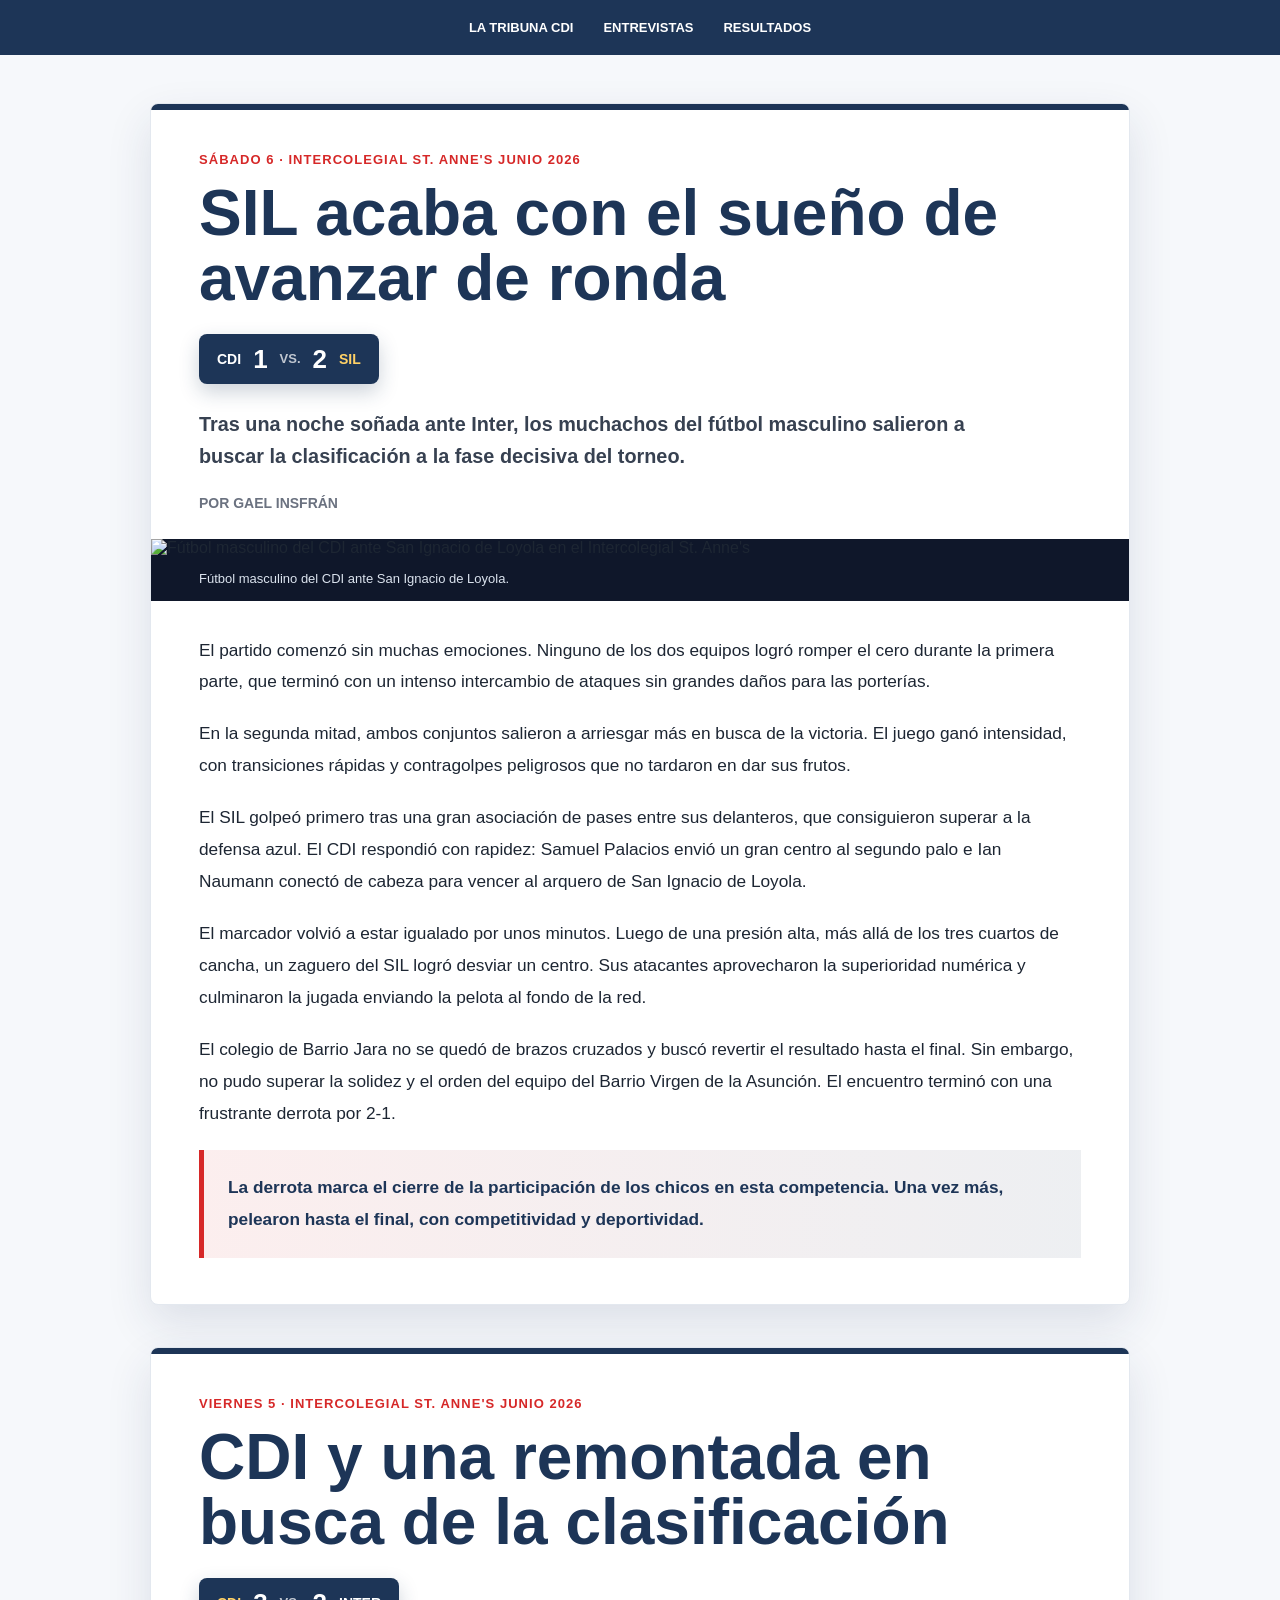
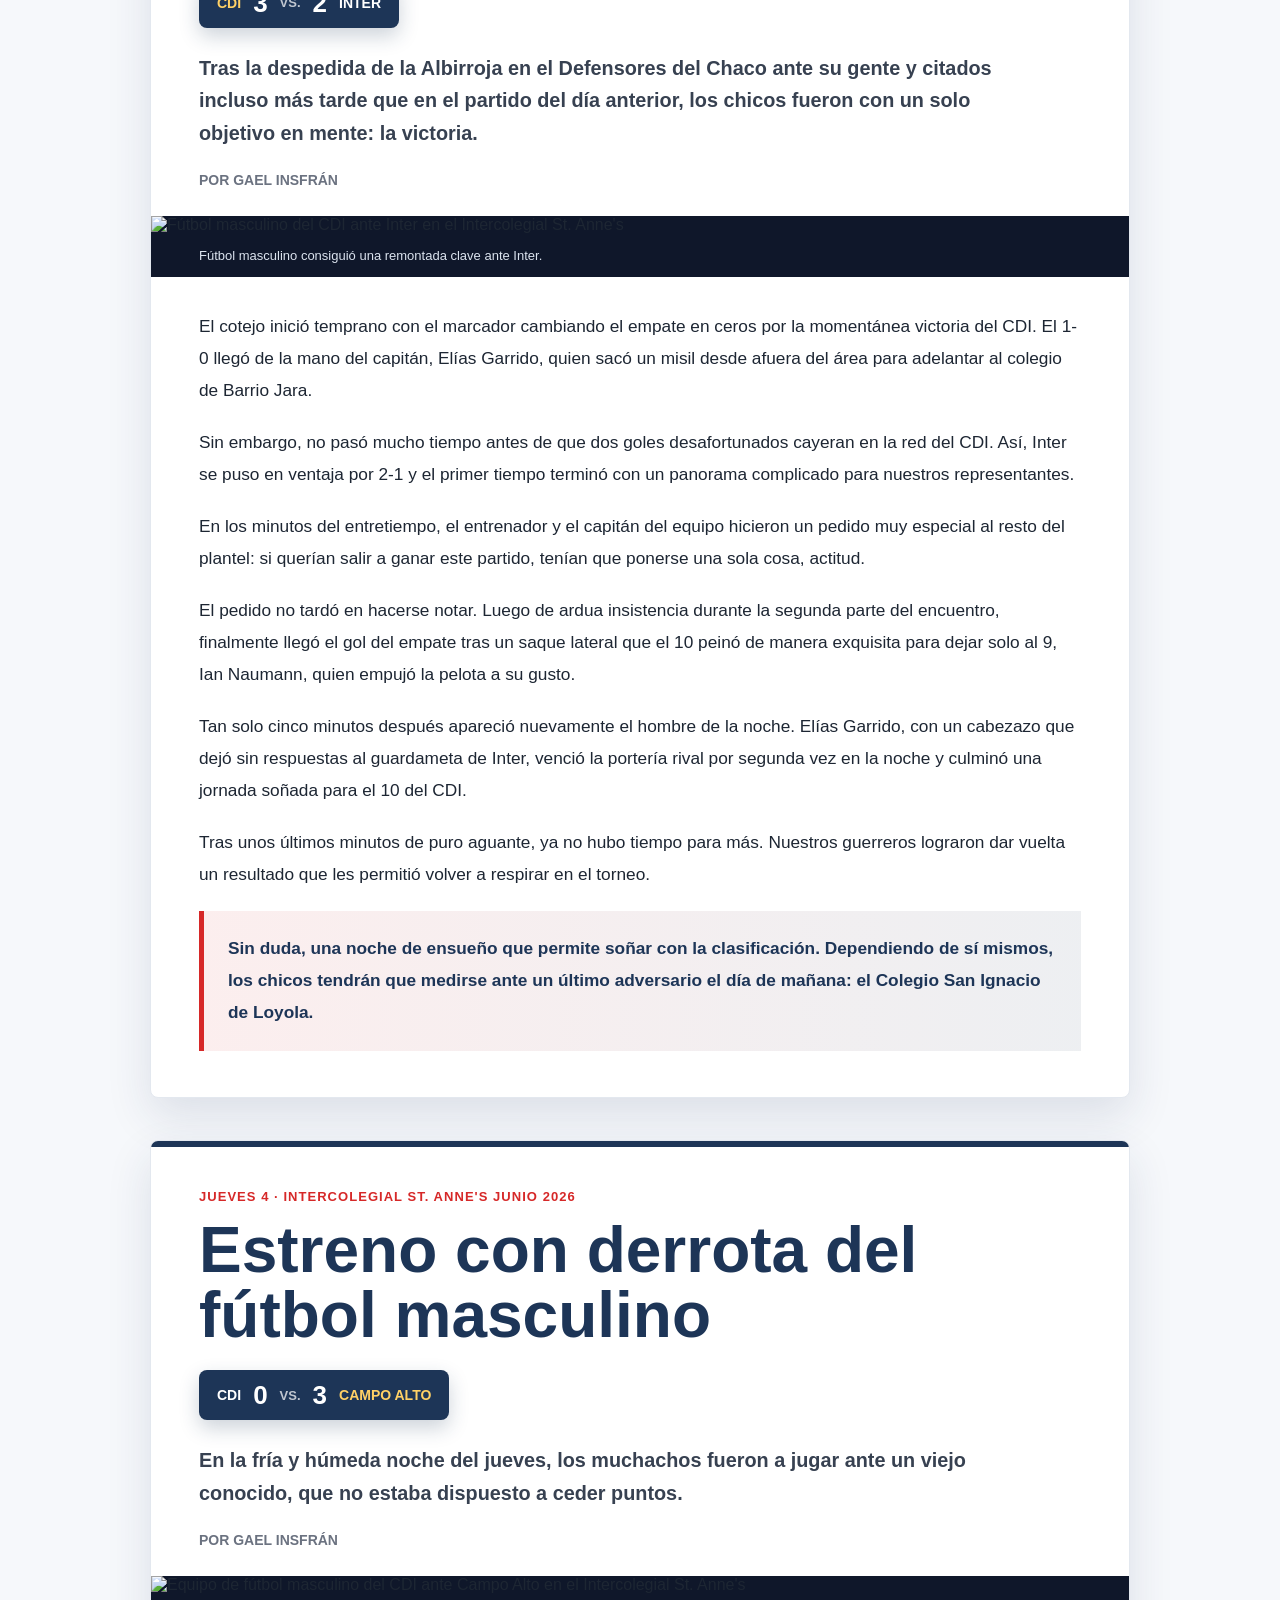
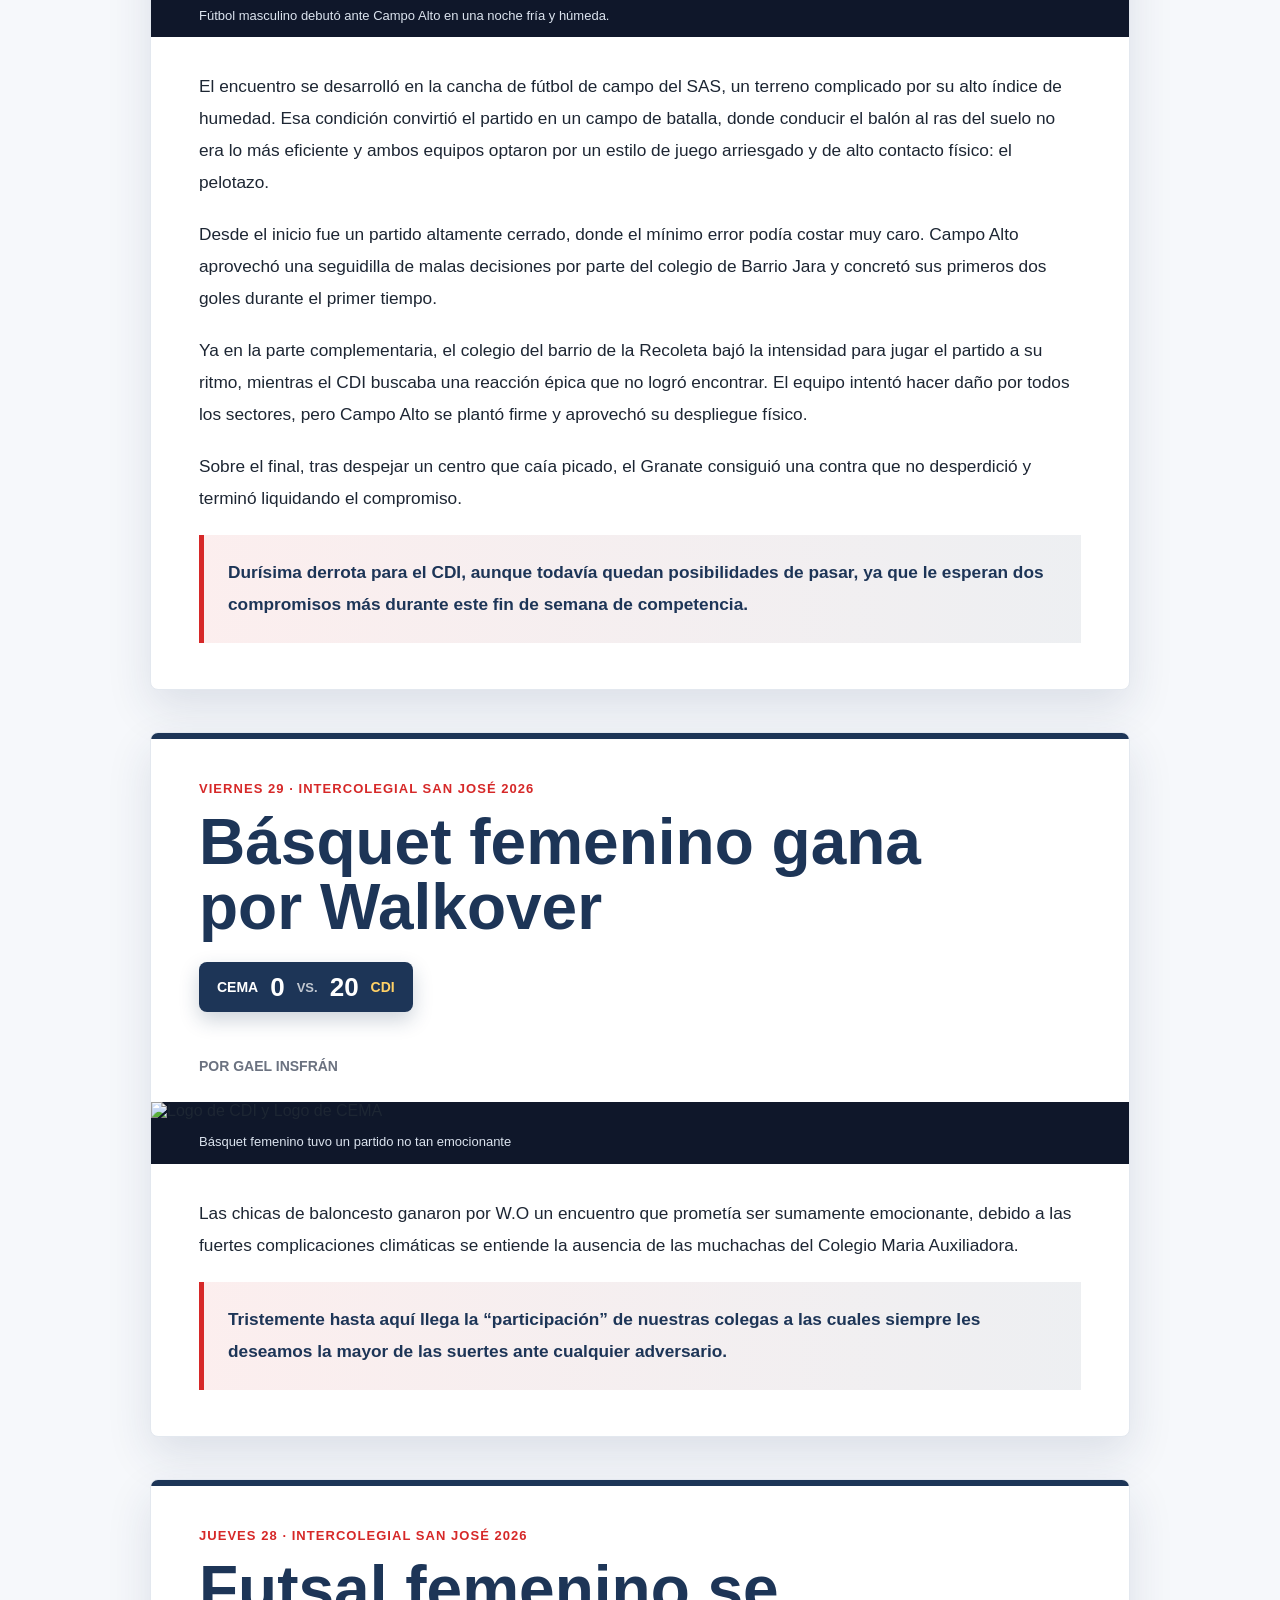
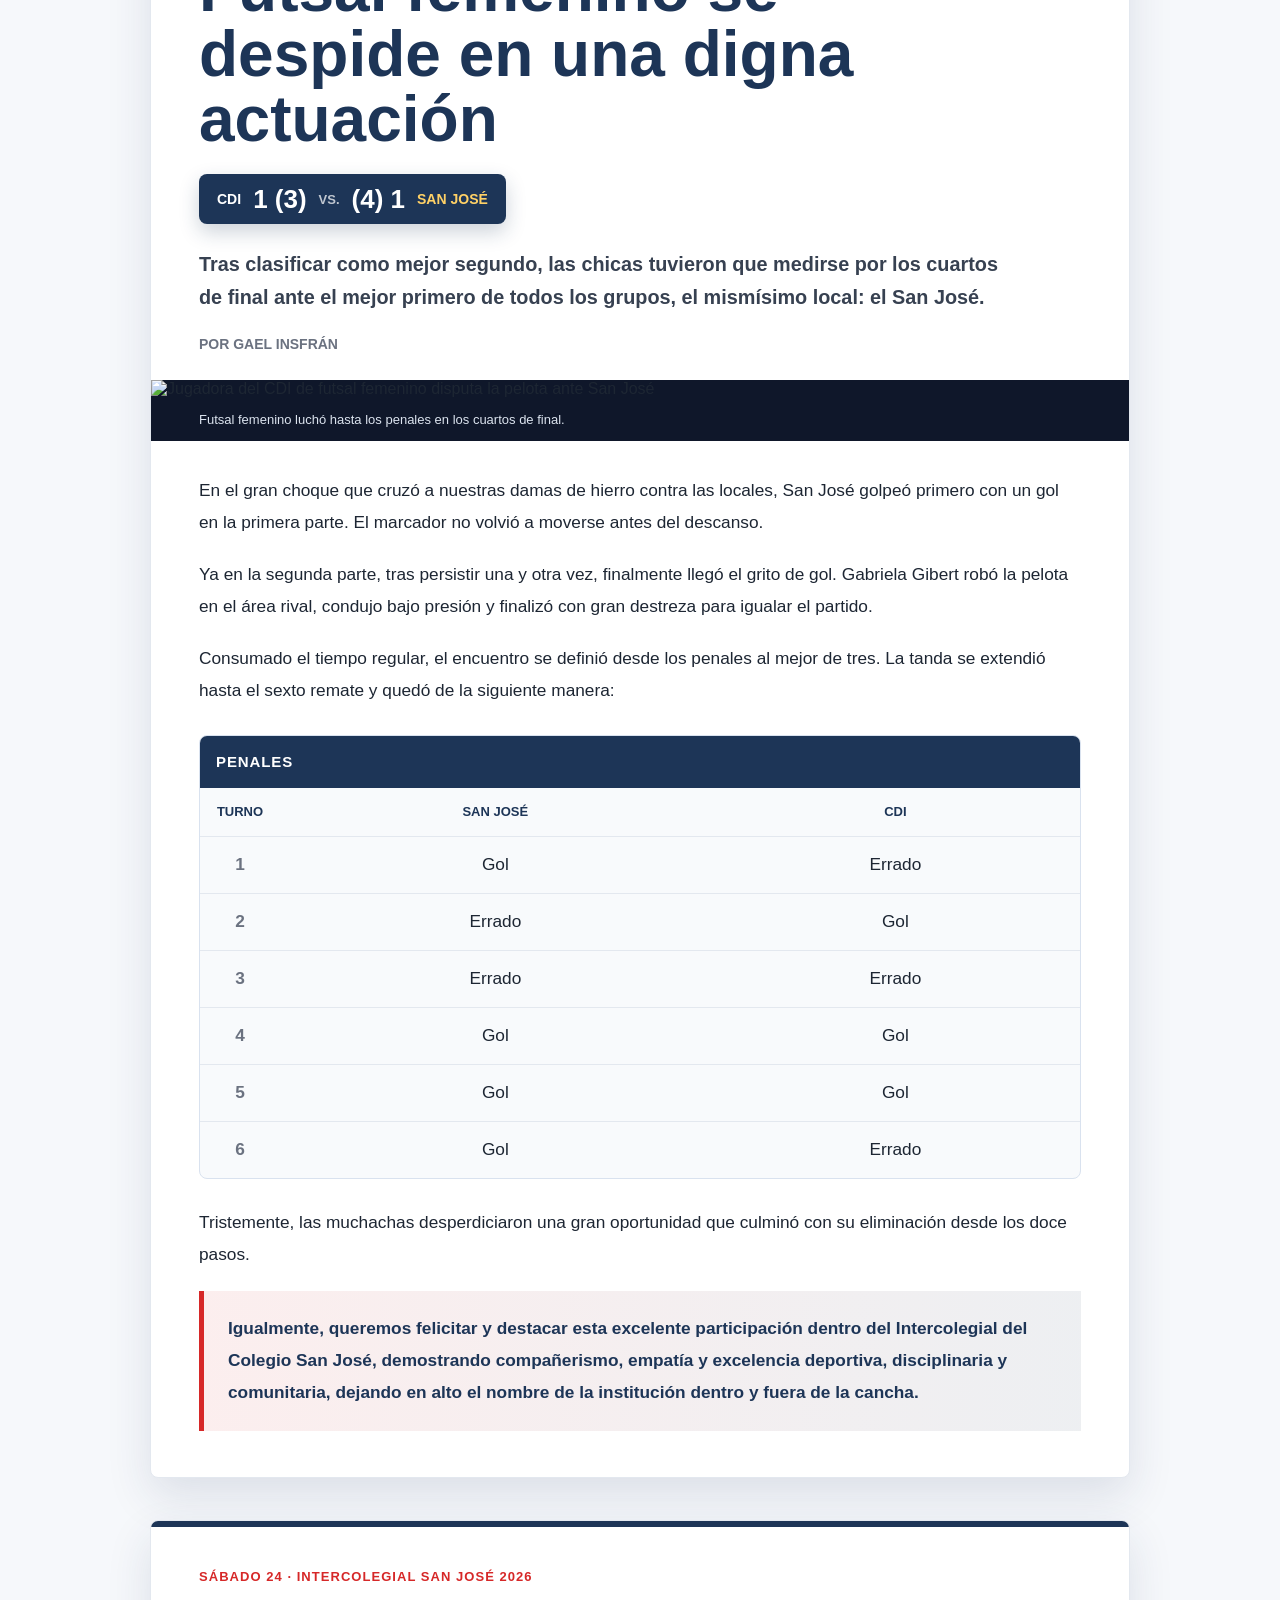
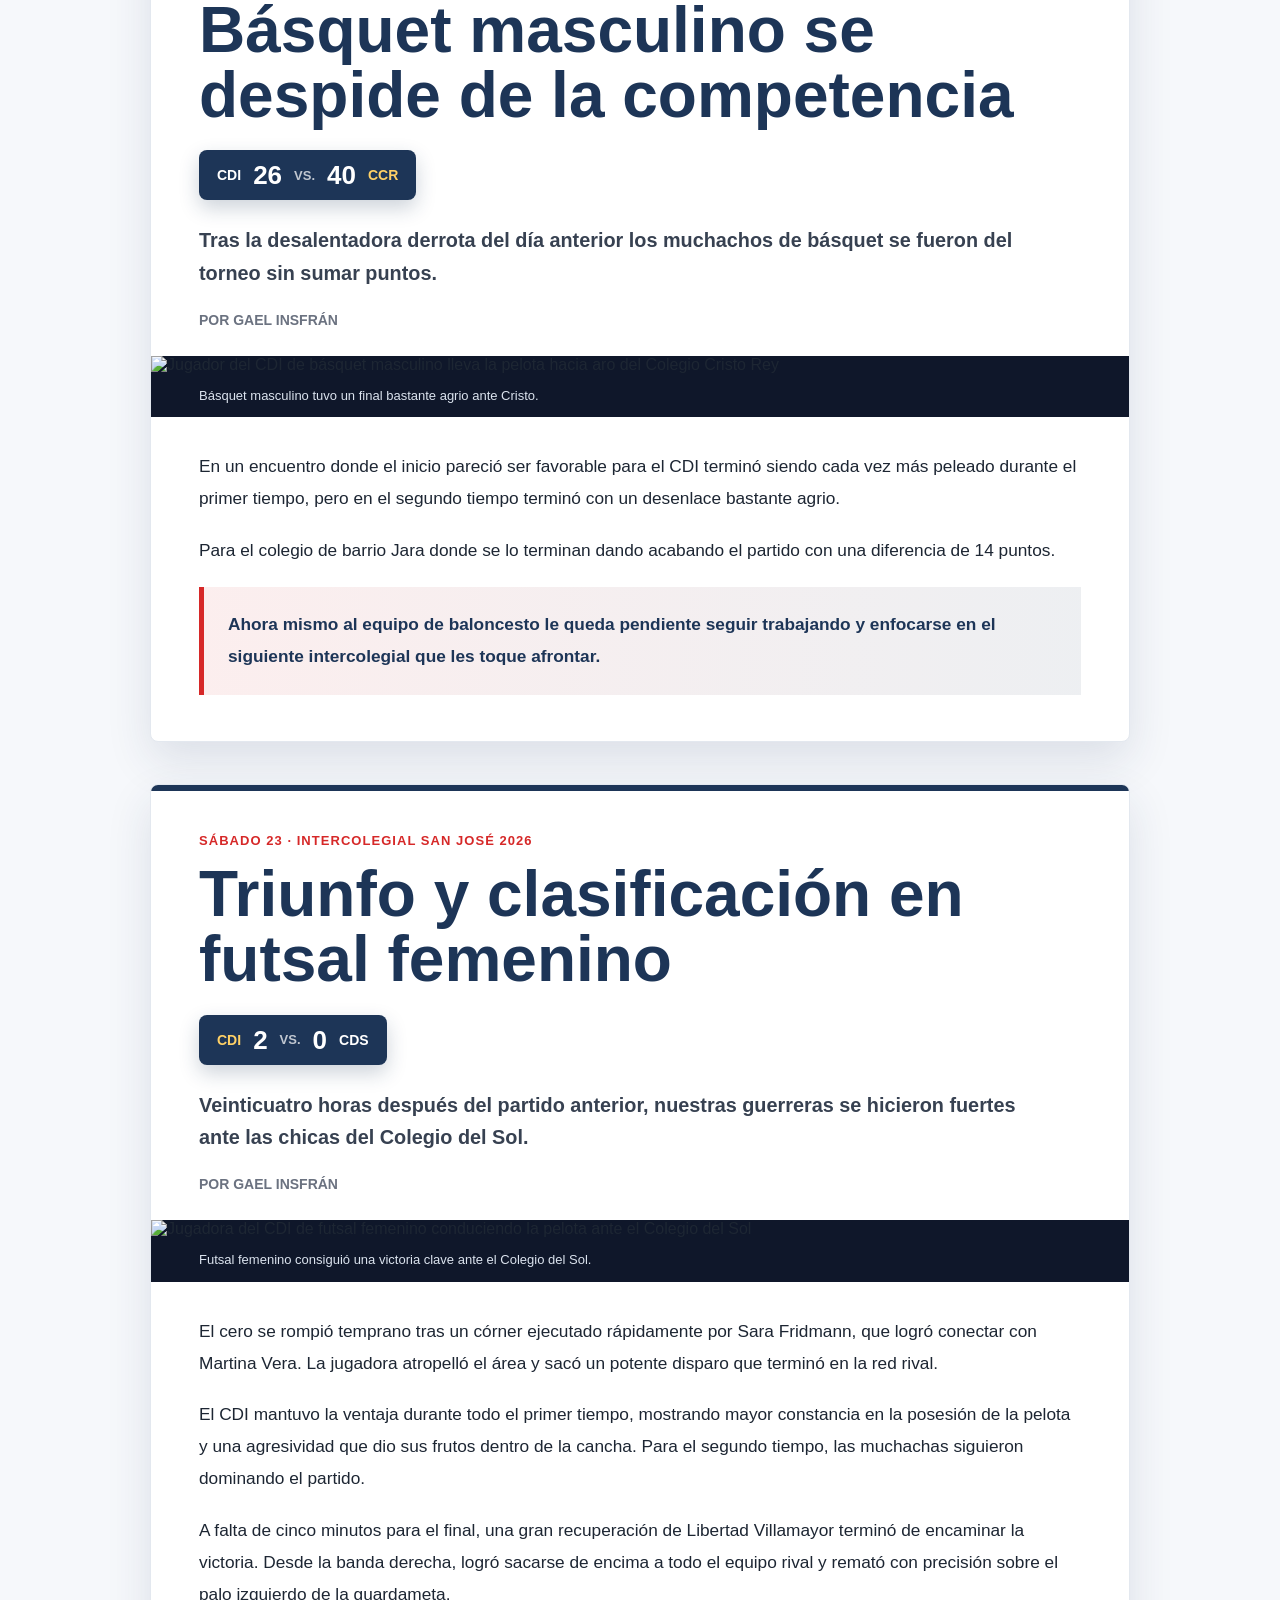
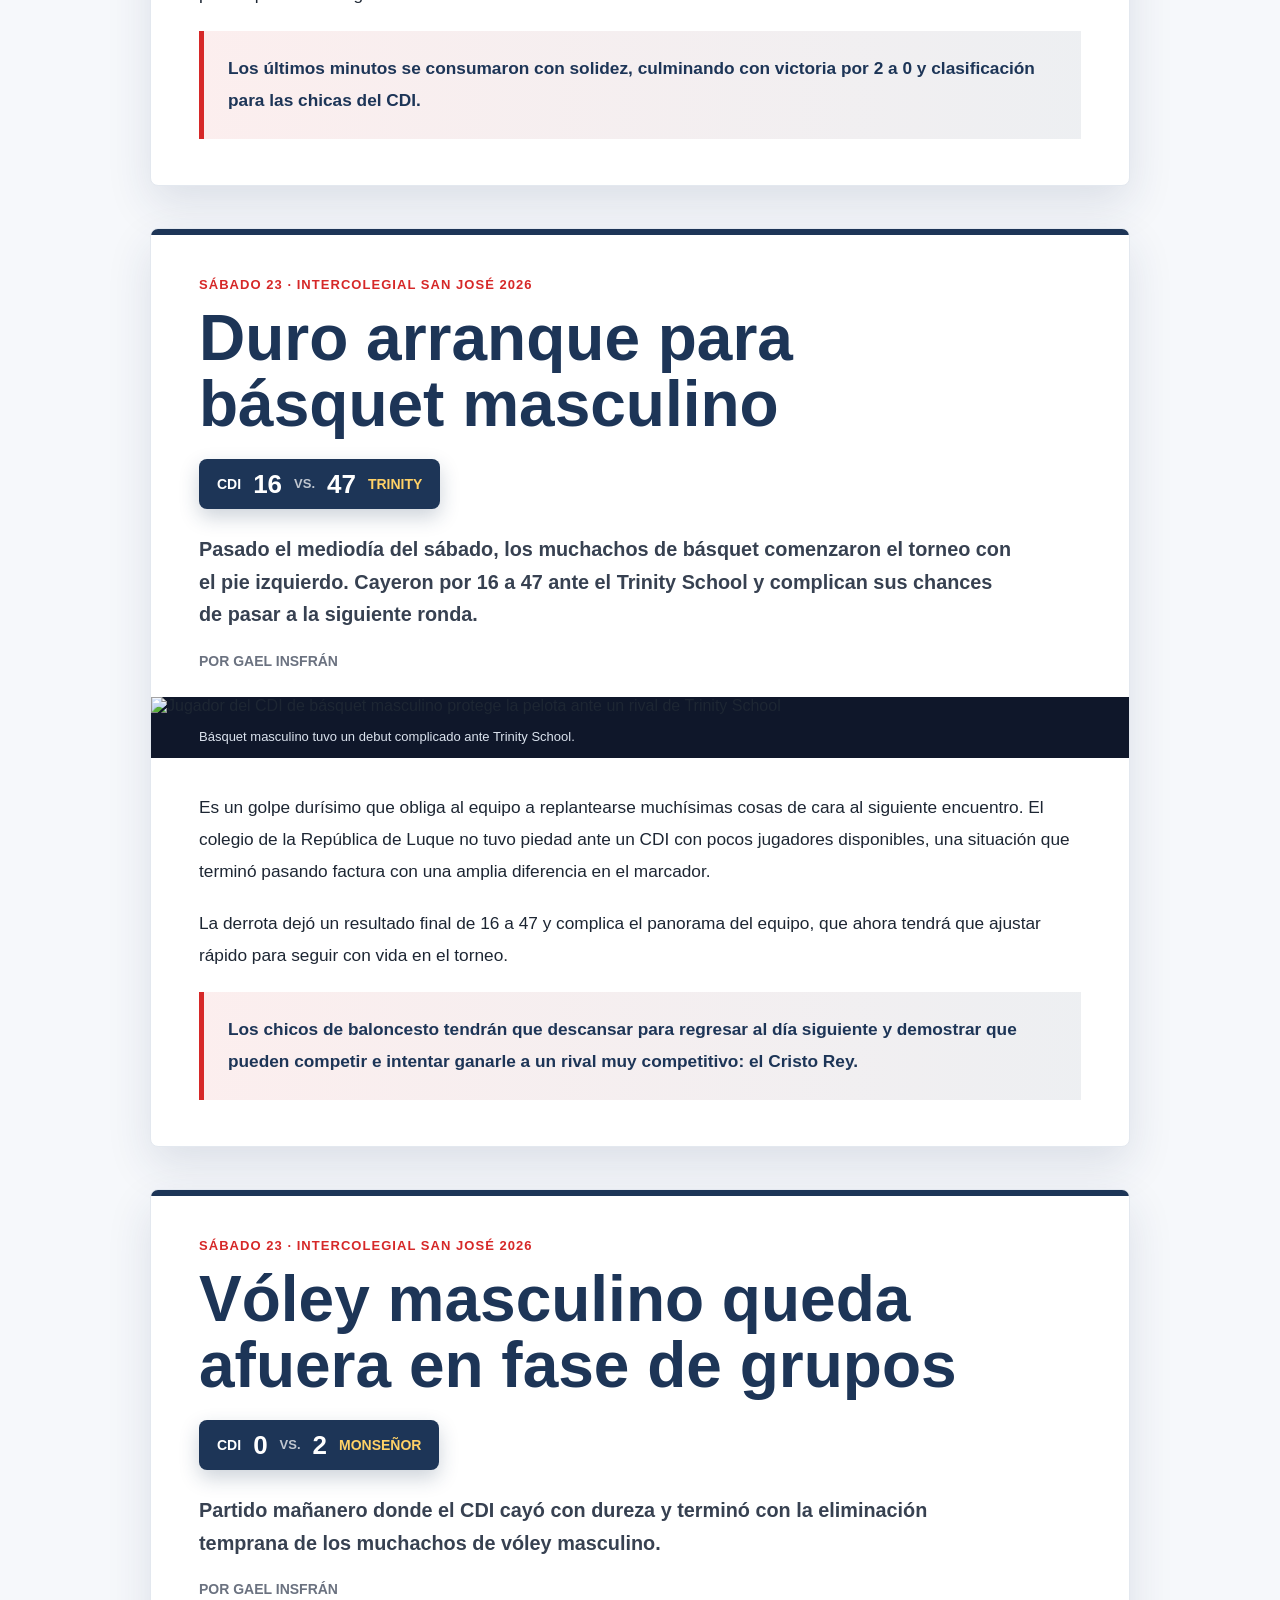
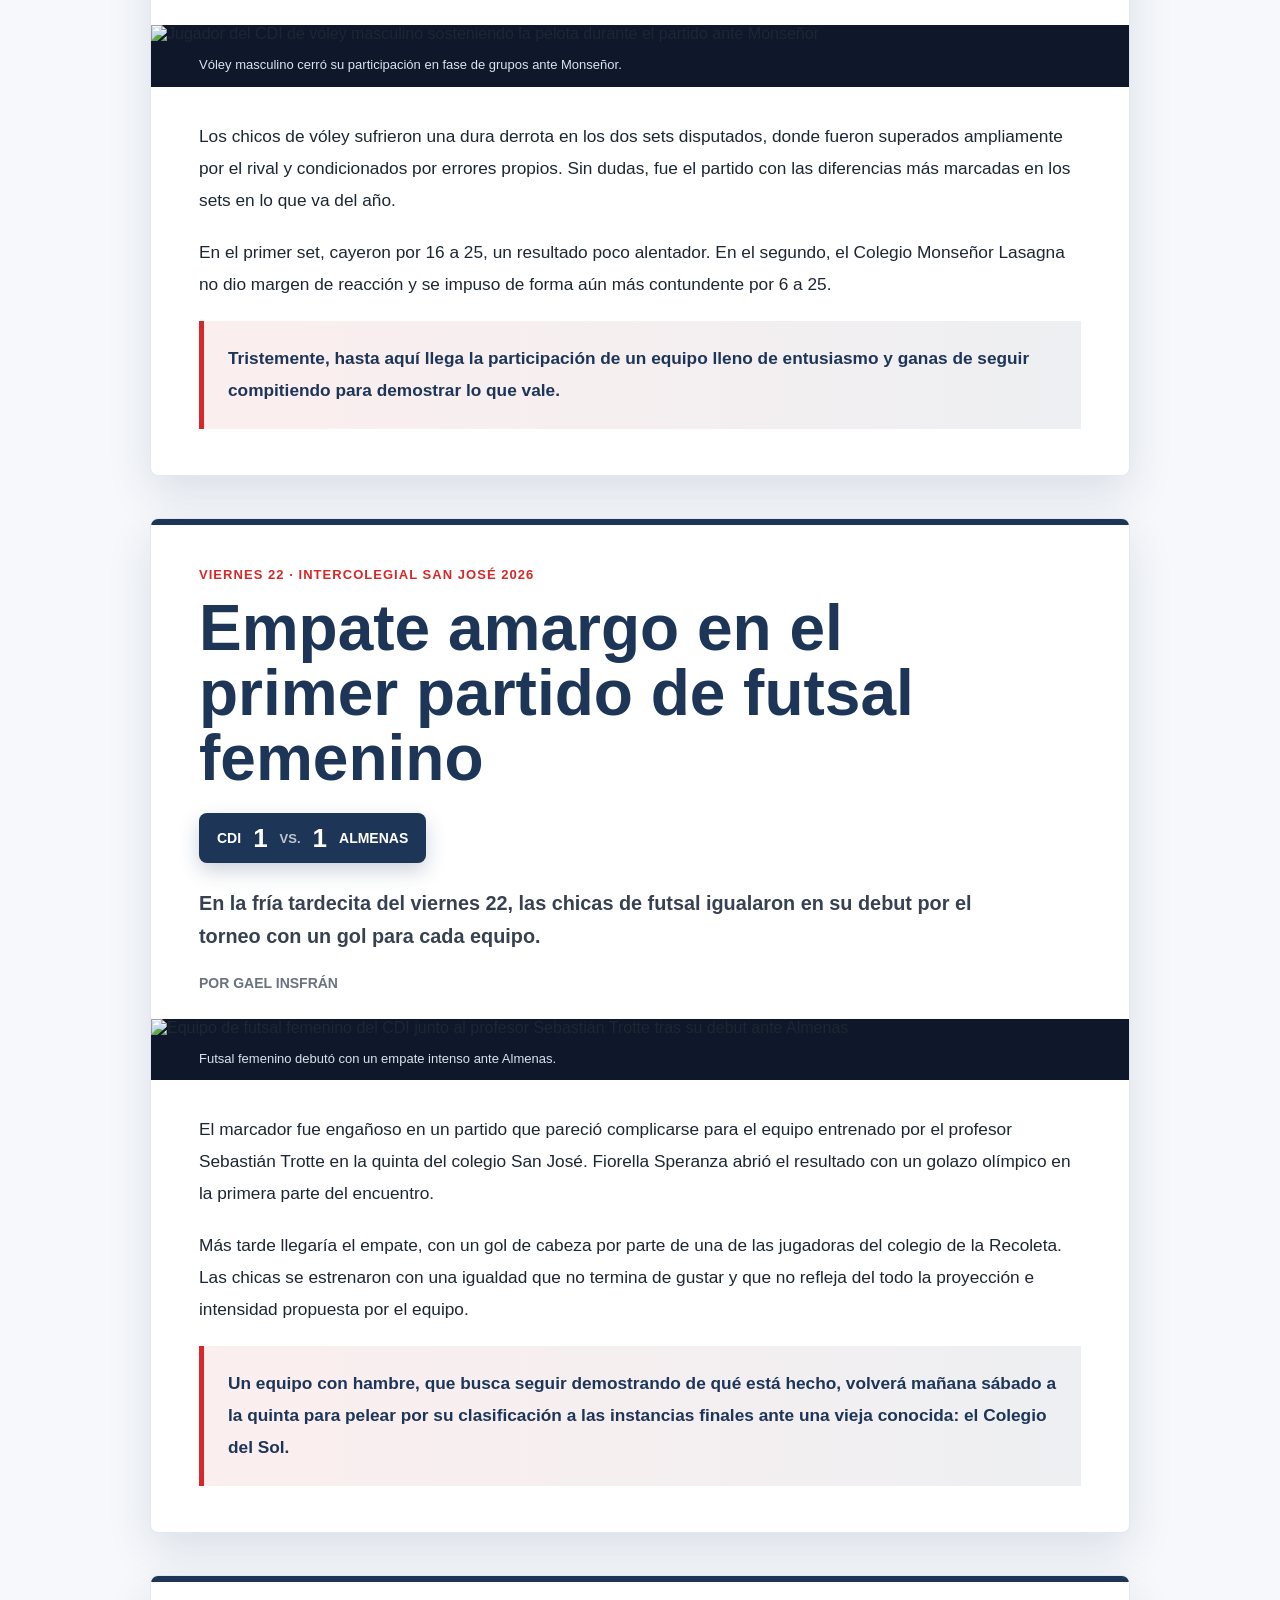
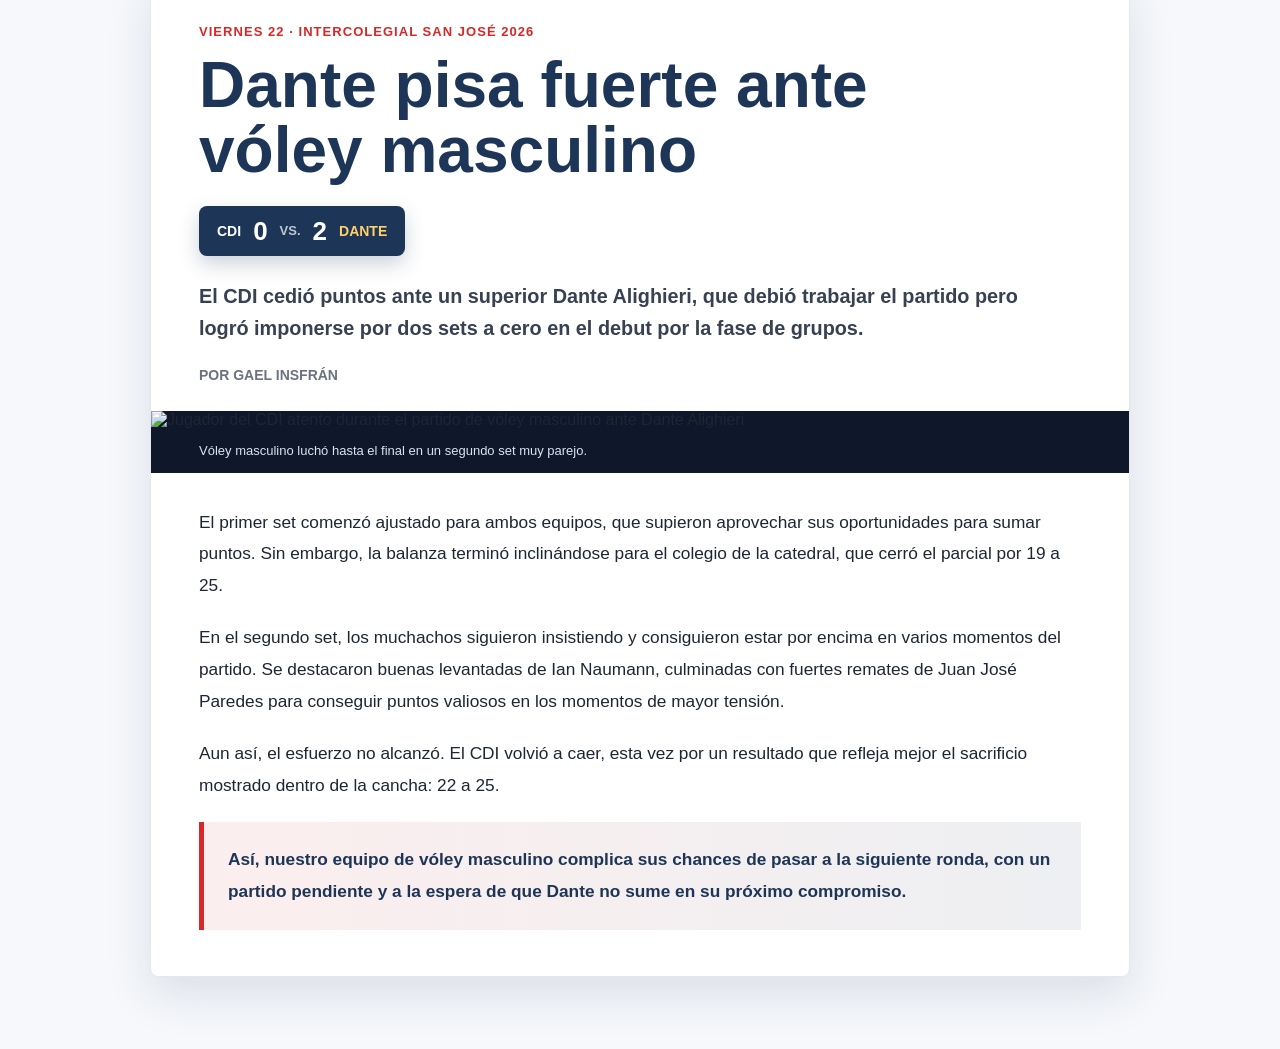
==== commit 4c033ebc: "Add files via upload" ====
--- a/Articulos.html
+++ b/Articulos.html
@@ -4,7 +4,7 @@
     <meta charset="UTF-8">
     <meta name="viewport" content="width=device-width, initial-scale=1.0">
     <title>Articulos</title>
-    <link rel="icon" href="imagenes/icon.png" type="image/png">
+    <link rel="icon" href="./imagenes/icon-tab.png" type="image/png" sizes="64x64">
     <link rel="stylesheet" href="Style.css">
     <link rel="stylesheet" href="fonts.css">
 </head>
@@ -13,8 +13,8 @@
         <button class="menu-toggle" onclick="toggleMenu()">☰</button>
         <div class="menu-links" id="menuLinks">
             <a href="index.html">La Tribuna CDI</a>
+            <a href="Entrevistas.html">Entrevistas</a>
             <a href="Resultados.html">Resultados</a>
-            <a href="Entrevistas.html">Entrevistas</a>
         </div>
     </nav>
 
